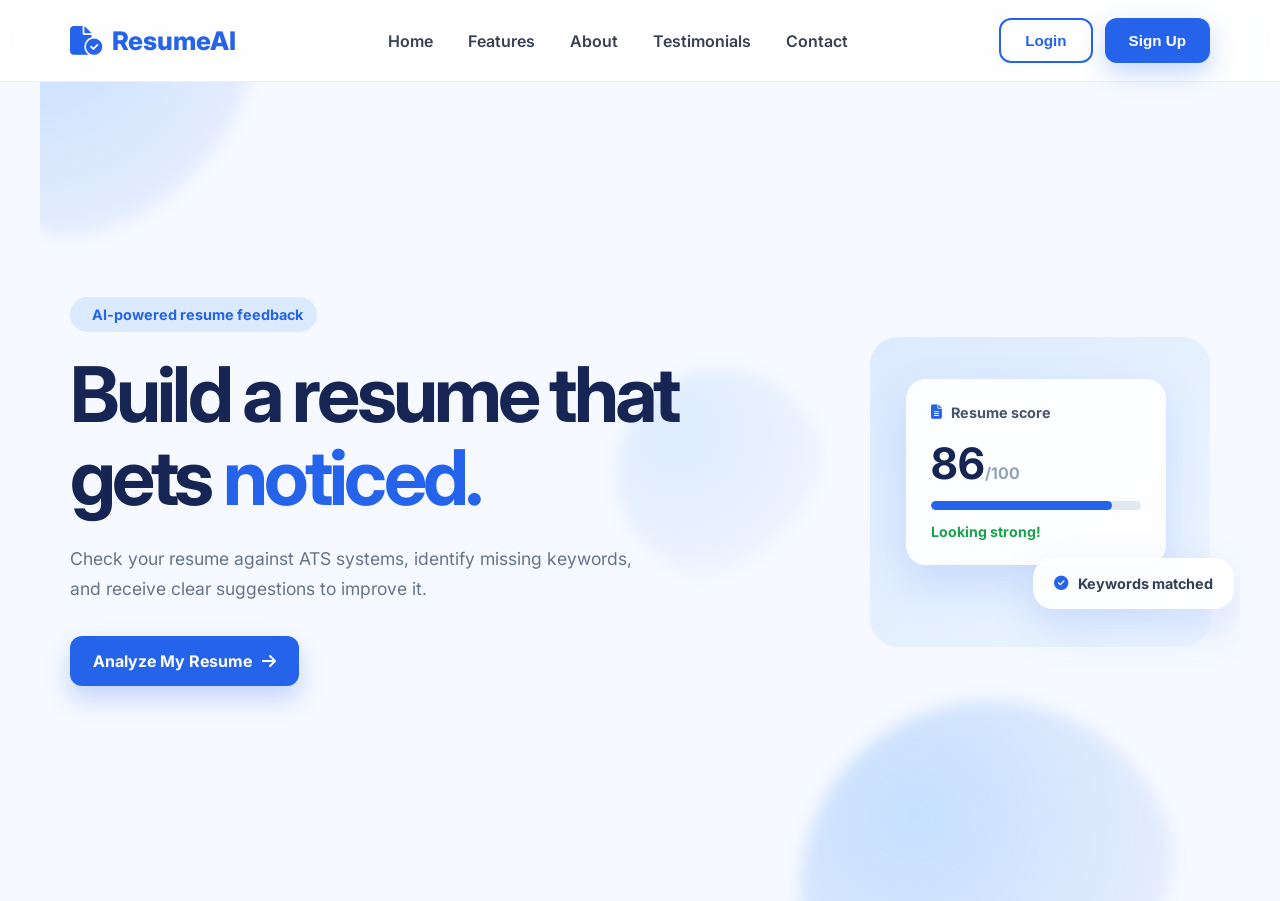
==== index.html @ 7809461b "Add responsive hero section" ====
<!-- index.html -->
<!DOCTYPE html>
<html lang="en">
<head>
    <meta charset="UTF-8" />
    <meta name="viewport" content="width=device-width, initial-scale=1.0" />
    <title>ResumeAI</title>

    <link rel="preconnect" href="https://fonts.googleapis.com">
    <link rel="preconnect" href="https://fonts.gstatic.com" crossorigin>
    <link href="https://fonts.googleapis.com/css2?family=Inter:wght@400;500;600;700;800&display=swap" rel="stylesheet">

    <link rel="stylesheet" href="https://cdnjs.cloudflare.com/ajax/libs/font-awesome/6.6.0/css/all.min.css">

    <link rel="stylesheet" href="style.css">
</head>
<body>

<header class="header">
    <nav class="navbar">

        <a href="#" class="logo">
            <i class="fa-solid fa-file-circle-check"></i>
            <span>ResumeAI</span>
        </a>

        <ul class="nav-links" id="navLinks">
            <li><a href="#">Home</a></li>
            <li><a href="#">Features</a></li>
            <li><a href="#">About</a></li>
            <li><a href="#">Testimonials</a></li>
            <li><a href="#">Contact</a></li>
        </ul>

        <div class="nav-buttons">
            <button class="login-btn">Login</button>
            <button class="signup-btn">Sign Up</button>
        </div>

        <button class="menu-btn" id="menuBtn">
            <i class="fa-solid fa-bars"></i>
        </button>

    </nav>
</header>

<main>
    <section class="hero">
        <div class="hero-background" aria-hidden="true">
            <span class="blob blob-one"></span>
            <span class="blob blob-two"></span>
            <span class="blob blob-three"></span>
        </div>

        <div class="hero-content">
            <p class="hero-label">
                <i class="fa-solid fa-sparkles"></i>
                AI-powered resume feedback
            </p>
            <h1>Build a resume that gets <span>noticed.</span></h1>
            <p class="hero-description">
                Check your resume against ATS systems, identify missing keywords, and receive clear suggestions to improve it.
            </p>
            <a href="#" class="hero-button">
                Analyze My Resume
                <i class="fa-solid fa-arrow-right"></i>
            </a>
        </div>

        <div class="hero-visual" aria-hidden="true">
            <div class="score-card">
                <div class="score-card-header">
                    <i class="fa-solid fa-file-lines"></i>
                    <span>Resume score</span>
                </div>
                <strong>86<span>/100</span></strong>
                <div class="score-bar"><span></span></div>
                <p>Looking strong!</p>
            </div>
            <div class="keyword-card">
                <i class="fa-solid fa-circle-check"></i>
                <span>Keywords matched</span>
            </div>
        </div>
    </section>
</main>

<script src="script.js"></script>

</body>
</html>
---- style.css ----
/* style.css */

*{
    margin:0;
    padding:0;
    box-sizing:border-box;
}

html{
    scroll-behavior:smooth;
}

body{
    font-family:'Inter',sans-serif;
    background:#f6f9ff;
}

.header{
    position:sticky;
    top:0;
    width:100%;
    z-index:1000;
    backdrop-filter:blur(14px);
    background:rgba(255,255,255,0.85);
    border-bottom:1px solid rgba(0,0,0,.06);
}

.navbar{
    max-width:1200px;
    margin:auto;
    padding:18px 30px;
    display:flex;
    align-items:center;
    justify-content:space-between;
}

.logo{
    display:flex;
    align-items:center;
    gap:10px;
    text-decoration:none;
    color:#2563eb;
    font-size:1.6rem;
    font-weight:800;
}

.logo i{
    font-size:1.8rem;
}

.nav-links{
    display:flex;
    list-style:none;
    gap:35px;
}

.nav-links a{
    text-decoration:none;
    color:#374151;
    font-weight:600;
    transition:.3s;
}

.nav-links a:hover{
    color:#2563eb;
}

.nav-buttons{
    display:flex;
    gap:12px;
}

.login-btn,
.signup-btn{
    border:none;
    padding:12px 24px;
    border-radius:12px;
    cursor:pointer;
    font-size:.95rem;
    font-weight:600;
    transition:.3s;
}

.login-btn{
    background:transparent;
    border:2px solid #2563eb;
    color:#2563eb;
}

.login-btn:hover{
    background:#2563eb;
    color:#fff;
}

.signup-btn{
    background:#2563eb;
    color:#fff;
    box-shadow:0 10px 25px rgba(37,99,235,.25);
}

.signup-btn:hover{
    background:#1d4ed8;
    transform:translateY(-2px);
}

.menu-btn{
    display:none;
    border:none;
    background:none;
    font-size:1.6rem;
    cursor:pointer;
    color:#2563eb;
}

.hero{
    position:relative;
    isolation:isolate;
    overflow:hidden;
    max-width:1200px;
    min-height:calc(100vh - 81px);
    margin:auto;
    padding:90px 30px;
    display:flex;
    align-items:center;
    justify-content:space-between;
    gap:70px;
}

.hero-background{
    position:absolute;
    inset:0;
    z-index:-1;
    overflow:hidden;
    pointer-events:none;
}

.blob{
    position:absolute;
    width:320px;
    aspect-ratio:1;
    border-radius:50%;
    background:radial-gradient(circle at 30% 30%, rgba(147,197,253,.7), rgba(37,99,235,.12) 68%, transparent 72%);
    filter:blur(8px);
    opacity:.7;
    animation:float-blob 16s ease-in-out infinite alternate;
}

.blob-one{
    top:-160px;
    left:-100px;
}

.blob-two{
    right:5%;
    bottom:-180px;
    width:380px;
    animation-delay:-6s;
}

.blob-three{
    top:35%;
    left:48%;
    width:210px;
    opacity:.35;
    animation-delay:-11s;
}

@keyframes float-blob{
    from{
        transform:translate3d(0, 0, 0) scale(1);
    }

    to{
        transform:translate3d(35px, 24px, 0) scale(1.12);
    }
}

.hero-content{
    max-width:620px;
}

.hero-label{
    display:inline-flex;
    align-items:center;
    gap:8px;
    margin-bottom:22px;
    padding:9px 14px;
    border-radius:999px;
    background:#dbeafe;
    color:#2563eb;
    font-size:.9rem;
    font-weight:700;
}

.hero h1{
    color:#172554;
    font-size:clamp(2.8rem, 6vw, 4.8rem);
    line-height:1.08;
    letter-spacing:-.05em;
}

.hero h1 span{
    color:#2563eb;
}

.hero-description{
    max-width:570px;
    margin:24px 0 32px;
    color:#64748b;
    font-size:1.1rem;
    line-height:1.7;
}

.hero-button{
    display:inline-flex;
    align-items:center;
    gap:10px;
    padding:15px 23px;
    border-radius:12px;
    background:#2563eb;
    color:#fff;
    box-shadow:0 12px 25px rgba(37,99,235,.25);
    font-weight:700;
    text-decoration:none;
    transition:.3s;
}

.hero-button:hover{
    background:#1d4ed8;
    transform:translateY(-2px);
}

.hero-visual{
    position:relative;
    min-width:340px;
    min-height:310px;
    border-radius:28px;
    background:linear-gradient(135deg, #dbeafe, #eff6ff);
}

.score-card,
.keyword-card{
    position:absolute;
    border:1px solid rgba(255,255,255,.8);
    border-radius:20px;
    background:rgba(255,255,255,.92);
    box-shadow:0 18px 45px rgba(37,99,235,.16);
}

.score-card{
    top:42px;
    left:36px;
    width:260px;
    padding:24px;
}

.score-card-header{
    display:flex;
    align-items:center;
    gap:9px;
    color:#475569;
    font-size:.9rem;
    font-weight:700;
}

.score-card-header i,
.keyword-card i{
    color:#2563eb;
}

.score-card strong{
    display:block;
    margin:16px 0 12px;
    color:#172554;
    font-size:2.7rem;
}

.score-card strong span{
    color:#94a3b8;
    font-size:1rem;
}

.score-bar{
    height:9px;
    overflow:hidden;
    border-radius:99px;
    background:#e2e8f0;
}

.score-bar span{
    display:block;
    width:86%;
    height:100%;
    border-radius:inherit;
    background:#2563eb;
}

.score-card p{
    margin-top:13px;
    color:#16a34a;
    font-size:.88rem;
    font-weight:700;
}

.keyword-card{
    right:-24px;
    bottom:38px;
    display:flex;
    align-items:center;
    gap:10px;
    padding:16px 20px;
    color:#334155;
    font-size:.9rem;
    font-weight:700;
}

@media(prefers-reduced-motion:reduce){

    .blob{
        animation:none;
    }
}

@media(max-width:900px){

    .hero{
        min-height:auto;
        padding:70px 30px;
        flex-direction:column;
        align-items:flex-start;
    }

    .hero-visual{
        width:100%;
    }

    .menu-btn{
        display:block;
    }

    .nav-buttons{
        display:none;
    }

    .nav-links{
        position:absolute;
        top:100%;
        left:0;
        width:100%;
        background:#fff;
        flex-direction:column;
        gap:25px;
        text-align:center;
        padding:30px;
        display:none;
        box-shadow:0 15px 30px rgba(0,0,0,.08);
    }

    .nav-links.active{
        display:flex;
    }
}

@media(max-width:480px){

    .navbar,
    .hero{
        padding-left:20px;
        padding-right:20px;
    }

    .hero-visual{
        min-width:0;
        min-height:275px;
    }

    .score-card{
        left:20px;
    }

    .keyword-card{
        right:10px;
        bottom:24px;
    }
}
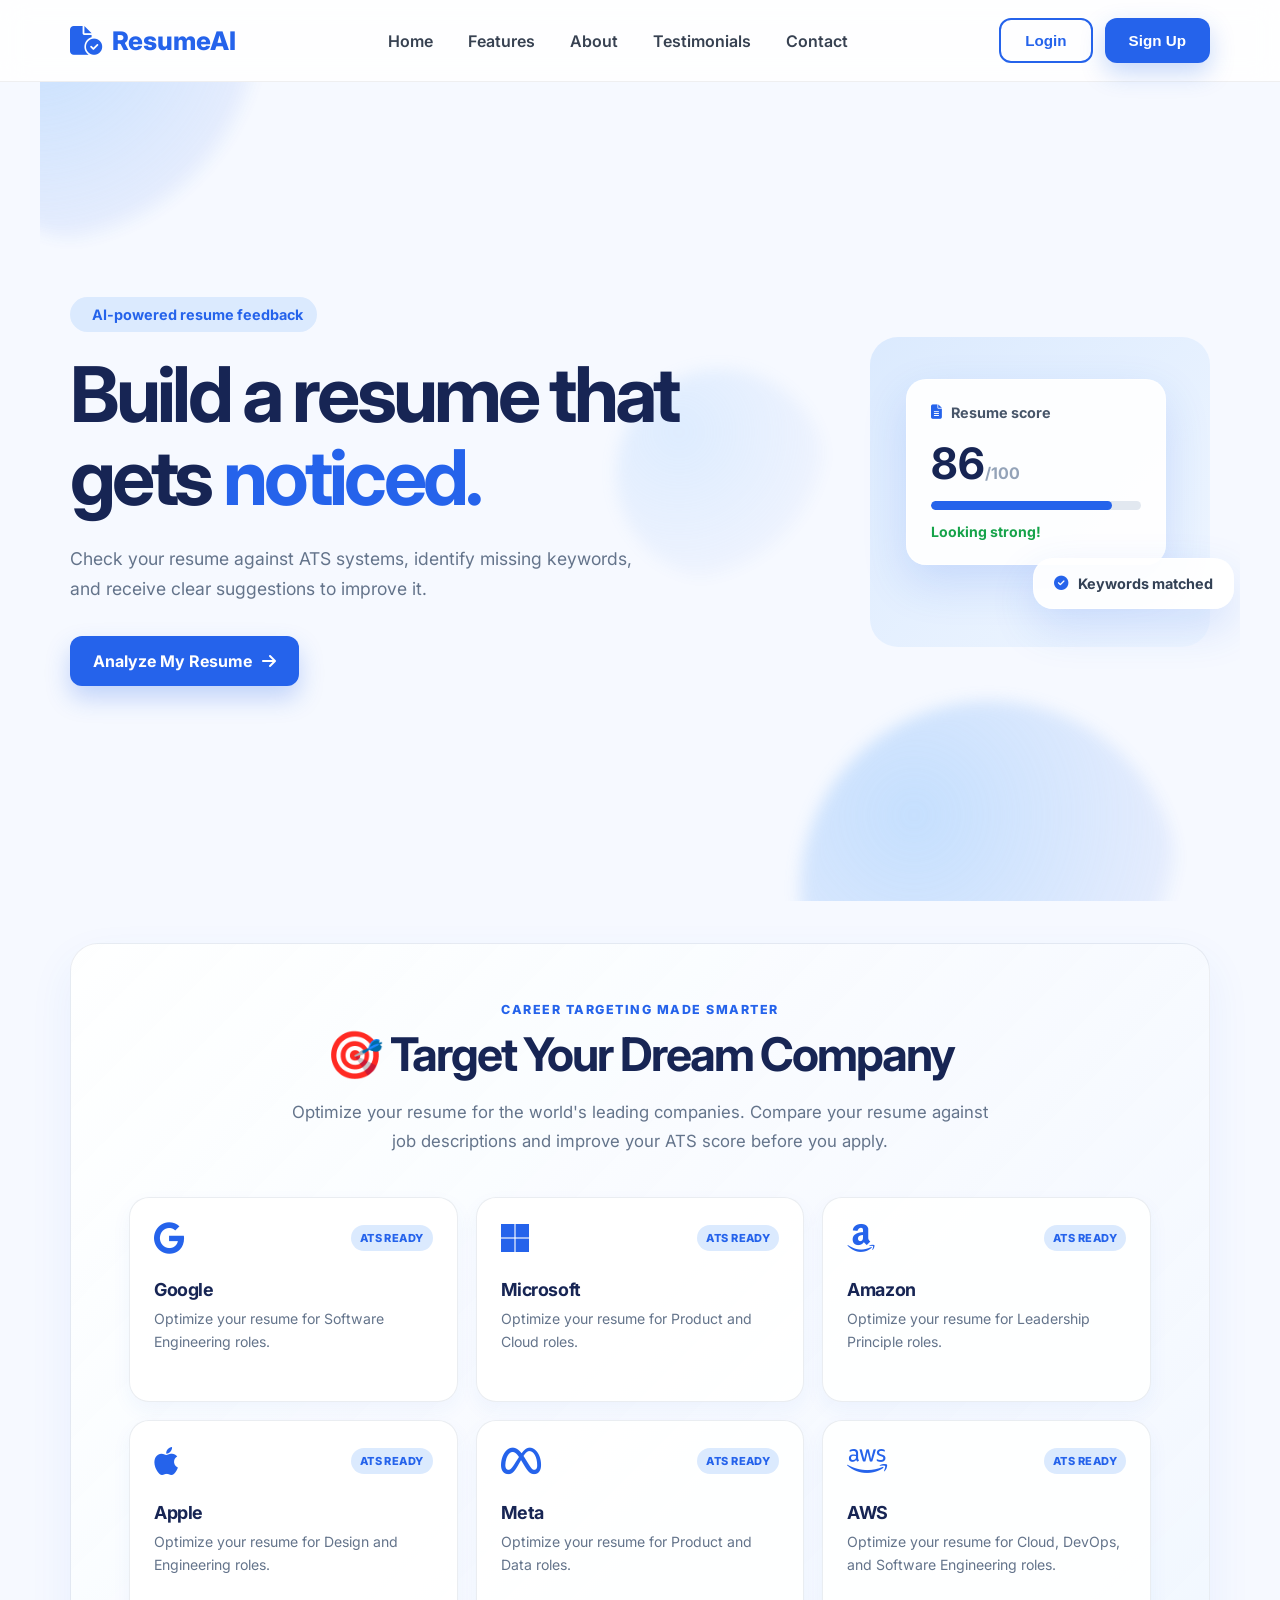
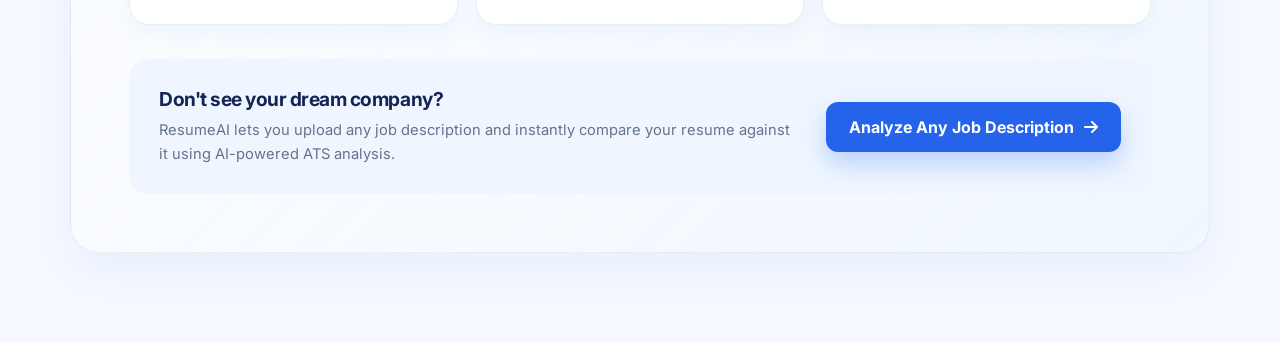
==== commit 65692057: "Added Target Your Dream Company section" ====
--- a/index.html
+++ b/index.html
@@ -83,6 +83,85 @@
             </div>
         </div>
     </section>
+
+   <section class="dream-company" aria-labelledby="dream-company-title">
+    <div class="dream-company-content">
+        <div class="dream-company-heading">
+            <p class="dream-company-label">Career targeting made smarter</p>
+            <h2 id="dream-company-title">🎯 Target Your Dream Company</h2>
+            <p>
+                Optimize your resume for the world's leading companies. Compare your resume against job descriptions and improve your ATS score before you apply.
+            </p>
+        </div>
+
+        <ul class="company-grid" role="list">
+            <li class="company-card">
+                <div class="company-card-top">
+                    <i class="fa-brands fa-google company-logo" aria-hidden="true"></i>
+                    <span class="ats-badge">ATS Ready</span>
+                </div>
+                <h3>Google</h3>
+                <p>Optimize your resume for Software Engineering roles.</p>
+            </li>
+
+            <li class="company-card">
+                <div class="company-card-top">
+                    <i class="fa-brands fa-microsoft company-logo" aria-hidden="true"></i>
+                    <span class="ats-badge">ATS Ready</span>
+                </div>
+                <h3>Microsoft</h3>
+                <p>Optimize your resume for Product and Cloud roles.</p>
+            </li>
+
+            <li class="company-card">
+                <div class="company-card-top">
+                    <i class="fa-brands fa-amazon company-logo" aria-hidden="true"></i>
+                    <span class="ats-badge">ATS Ready</span>
+                </div>
+                <h3>Amazon</h3>
+                <p>Optimize your resume for Leadership Principle roles.</p>
+            </li>
+
+            <li class="company-card">
+                <div class="company-card-top">
+                    <i class="fa-brands fa-apple company-logo" aria-hidden="true"></i>
+                    <span class="ats-badge">ATS Ready</span>
+                </div>
+                <h3>Apple</h3>
+                <p>Optimize your resume for Design and Engineering roles.</p>
+            </li>
+
+            <li class="company-card">
+                <div class="company-card-top">
+                    <i class="fa-brands fa-meta company-logo" aria-hidden="true"></i>
+                    <span class="ats-badge">ATS Ready</span>
+                </div>
+                <h3>Meta</h3>
+                <p>Optimize your resume for Product and Data roles.</p>
+            </li>
+
+            <li class="company-card">
+                <div class="company-card-top">
+                    <i class="fa-brands fa-aws company-logo" aria-hidden="true"></i>
+                    <span class="ats-badge">ATS Ready</span>
+                </div>
+                <h3>AWS</h3>
+                <p>Optimize your resume for Cloud, DevOps, and Software Engineering roles.</p>
+            </li>
+        </ul>
+
+        <div class="dream-company-callout">
+            <div>
+                <h3>Don't see your dream company?</h3>
+                <p>ResumeAI lets you upload any job description and instantly compare your resume against it using AI-powered ATS analysis.</p>
+            </div>
+            <a href="#" class="hero-button">
+                Analyze Any Job Description
+                <i class="fa-solid fa-arrow-right" aria-hidden="true"></i>
+            </a>
+        </div>
+    </div>
+</section>
 </main>
 
 <script src="script.js"></script>
--- a/style.css
+++ b/style.css
@@ -261,6 +261,197 @@
     color:#475569;
     font-size:.9rem;
     font-weight:700;
+}
+.dream-company{
+    max-width:1200px;
+    margin:0 auto;
+    padding:42px 30px 90px;
+}
+
+.dream-company-content{
+    padding:clamp(32px, 5vw, 58px);
+    border:1px solid rgba(148,163,184,.18);
+    border-radius:28px;
+    background:linear-gradient(135deg, rgba(255,255,255,.9), rgba(239,246,255,.78));
+    box-shadow:0 18px 45px rgba(37,99,235,.07);
+}
+
+.dream-company-heading{
+    max-width:710px;
+    margin:0 auto 42px;
+    text-align:center;
+}
+
+.dream-company-label{
+    margin-bottom:12px;
+    color:#2563eb;
+    font-size:.78rem;
+    font-weight:800;
+    letter-spacing:.12em;
+    text-transform:uppercase;
+}
+
+.dream-company-heading h2{
+    color:#172554;
+    font-size:clamp(2rem, 4vw, 2.9rem);
+    letter-spacing:-.045em;
+    line-height:1.12;
+}
+
+.dream-company-heading > p:last-child{
+    margin:17px auto 0;
+    color:#64748b;
+    font-size:1.05rem;
+    line-height:1.7;
+}
+
+.company-grid{
+    display:grid;
+    grid-template-columns:repeat(3, minmax(0, 1fr));
+    gap:18px;
+    list-style:none;
+}
+
+.company-card{
+    min-height:205px;
+    padding:24px;
+    border:1px solid rgba(148,163,184,.2);
+    border-radius:20px;
+    background:rgba(255,255,255,.88);
+    box-shadow:0 8px 20px rgba(37,99,235,.05);
+    transition:transform .3s ease, box-shadow .3s ease, border-color .3s ease;
+}
+
+.company-card:hover{
+    border-color:rgba(37,99,235,.28);
+    box-shadow:0 18px 35px rgba(37,99,235,.15);
+    transform:translateY(-6px);
+}
+
+.company-card-top{
+    display:flex;
+    align-items:center;
+    justify-content:space-between;
+    margin-bottom:25px;
+}
+
+.company-logo{
+    color:#2563eb;
+    font-size:2rem;
+    transition:transform .3s ease;
+}
+
+.company-card:hover .company-logo{
+    transform:scale(1.12);
+}
+
+.ats-badge{
+    padding:6px 9px;
+    border-radius:999px;
+    background:#dbeafe;
+    color:#2563eb;
+    font-size:.69rem;
+    font-weight:800;
+    letter-spacing:.04em;
+    text-transform:uppercase;
+}
+
+.company-card h3{
+    margin-bottom:8px;
+    color:#172554;
+    font-size:1.12rem;
+    letter-spacing:-.025em;
+}
+
+.company-card p{
+    color:#64748b;
+    font-size:.88rem;
+    line-height:1.6;
+}
+
+.dream-company-callout{
+    display:flex;
+    align-items:center;
+    justify-content:space-between;
+    gap:28px;
+    margin-top:34px;
+    padding:28px 30px;
+    border-radius:20px;
+    background:#eff6ff;
+}
+
+.dream-company-callout h3{
+    margin-bottom:8px;
+    color:#172554;
+    font-size:1.2rem;
+    letter-spacing:-.025em;
+}
+
+.dream-company-callout p{
+    max-width:650px;
+    color:#64748b;
+    font-size:.92rem;
+    line-height:1.6;
+}
+
+.dream-company-callout .hero-button{
+    flex-shrink:0;
+    white-space:nowrap;
+}
+
+@media(max-width:900px){
+    .company-grid{
+        grid-template-columns:repeat(2, minmax(0, 1fr));
+    }
+
+    .dream-company-callout{
+        align-items:flex-start;
+        flex-direction:column;
+    }
+}
+
+@media(max-width:600px){
+    .dream-company{
+        padding:18px 20px 58px;
+    }
+
+    .dream-company-content{
+        padding:30px 20px;
+        border-radius:22px;
+    }
+
+    .dream-company-heading{
+        margin-bottom:30px;
+    }
+
+    .company-grid{
+        grid-template-columns:1fr;
+    }
+
+    .company-card{
+        min-height:0;
+    }
+
+    .dream-company-callout{
+        padding:24px 20px;
+    }
+
+    .dream-company-callout .hero-button{
+        width:100%;
+        justify-content:center;
+    }
+}
+
+.sr-only{
+    position:absolute;
+    width:1px;
+    height:1px;
+    padding:0;
+    margin:-1px;
+    overflow:hidden;
+    clip:rect(0, 0, 0, 0);
+    white-space:nowrap;
+    border:0;
 }
 
 .score-card-header i,
@@ -382,4 +573,23 @@
         right:10px;
         bottom:24px;
     }
-}
+
+    .trusted-by{
+        padding:0 20px 58px;
+    }
+
+    .trusted-by-content{
+        padding:28px 20px;
+        border-radius:20px;
+    }
+
+    .trusted-by-list{
+        justify-content:flex-start;
+        gap:18px 28px;
+    }
+
+    .trusted-by-company{
+        min-width:116px;
+        font-size:1rem;
+    }
+}
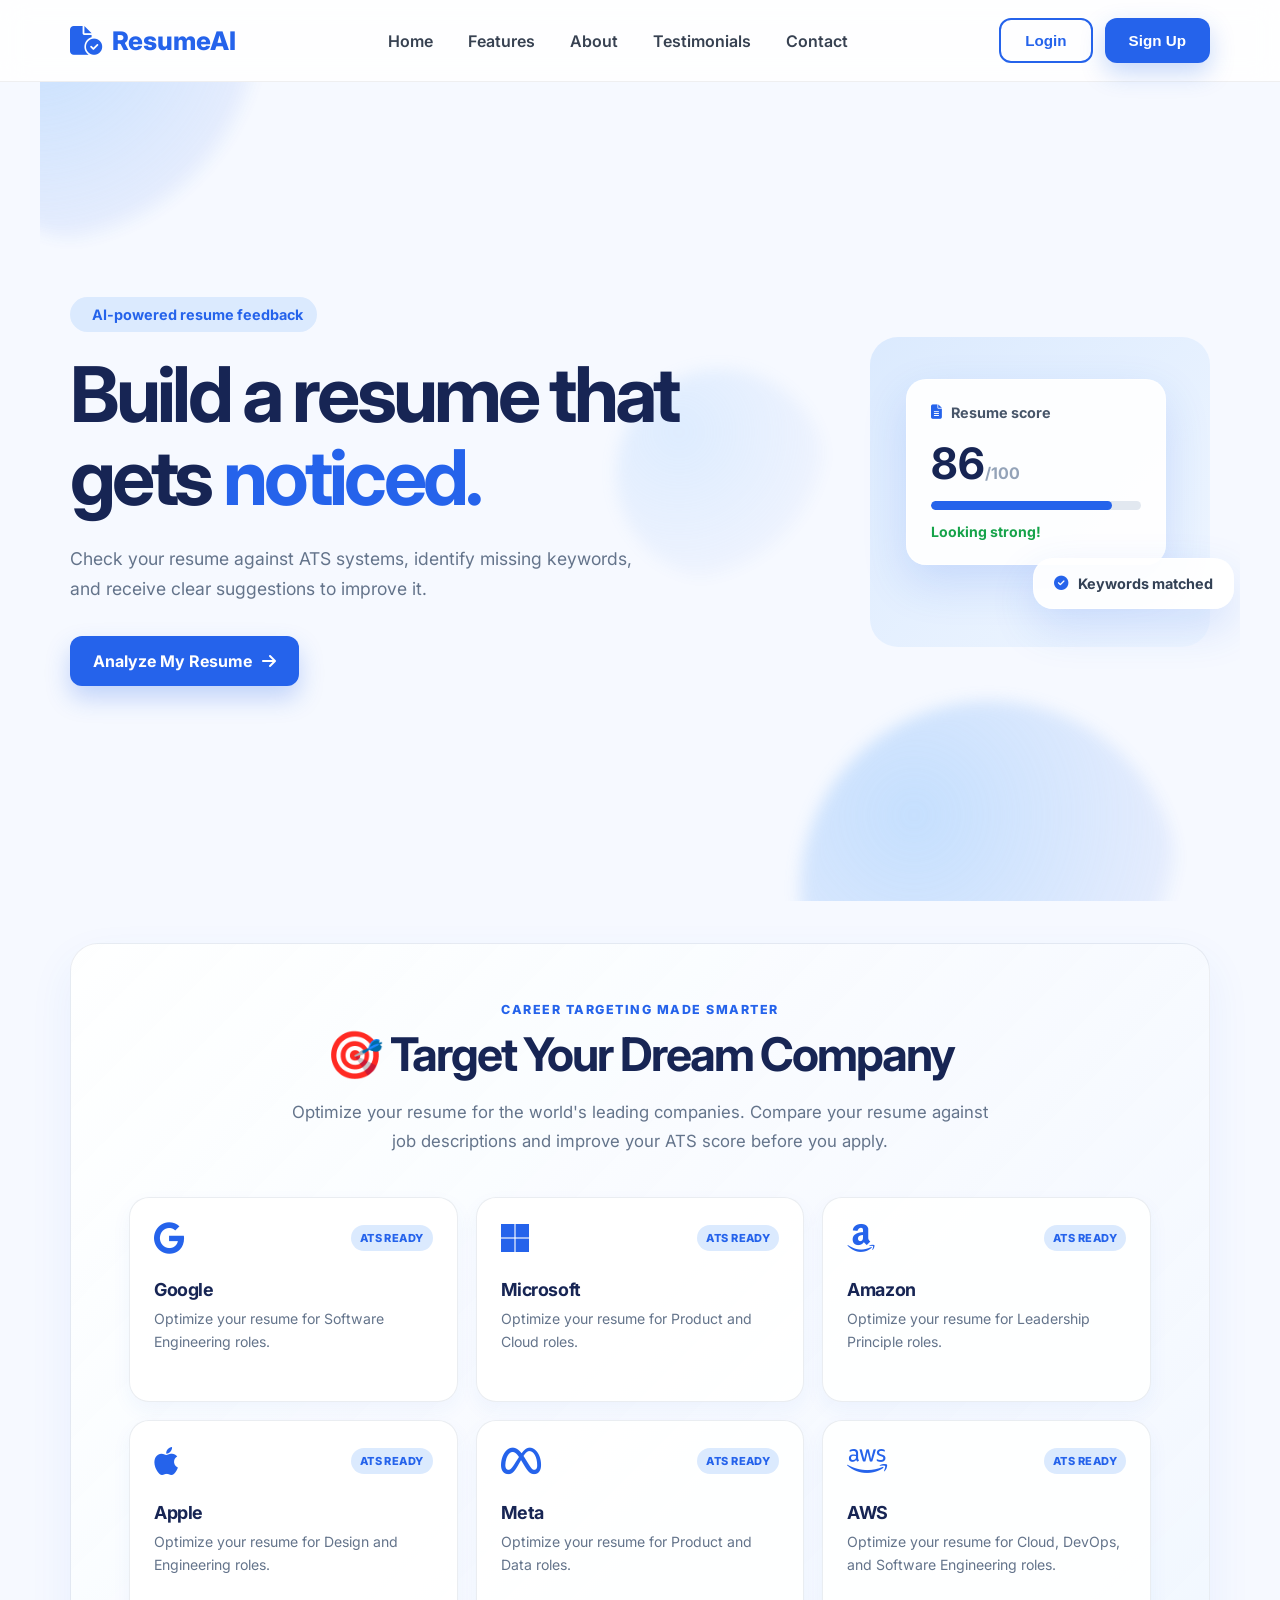
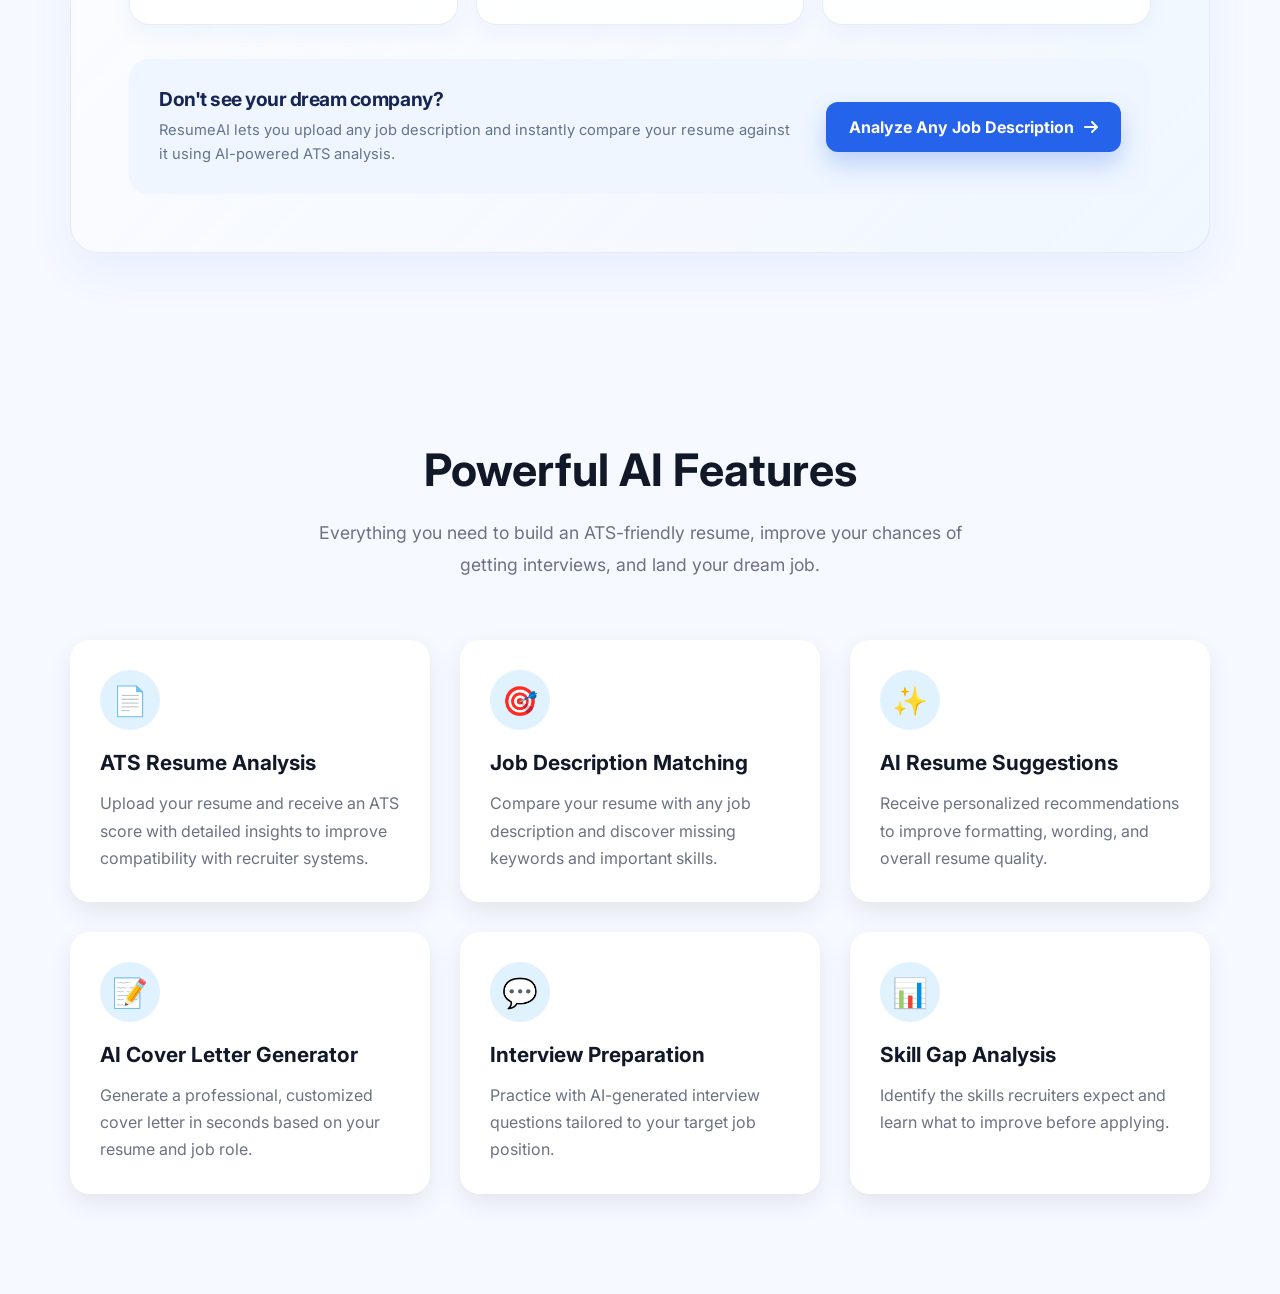
==== commit 87153d7f: "Complete responsive features section" ====
--- a/index.html
+++ b/index.html
@@ -162,6 +162,90 @@
         </div>
     </div>
 </section>
+<!-- Features Section -->
+<section class="features" id="features">
+
+    <div class="features-container">
+
+        <!-- Section Heading -->
+        <div class="features-heading">
+            <h2>Powerful AI Features</h2>
+            <p>
+                Everything you need to build an ATS-friendly resume,
+                improve your chances of getting interviews, and land
+                your dream job.
+            </p>
+        </div>
+
+        <!-- Features Grid -->
+        <div class="features-grid">
+
+            <!-- Feature Card 1 -->
+            <div class="feature-card">
+                <div class="feature-icon">📄</div>
+                <h3>ATS Resume Analysis</h3>
+                <p>
+                    Upload your resume and receive an ATS score with
+                    detailed insights to improve compatibility with
+                    recruiter systems.
+                </p>
+            </div>
+
+            <!-- Feature Card 2 -->
+            <div class="feature-card">
+                <div class="feature-icon">🎯</div>
+                <h3>Job Description Matching</h3>
+                <p>
+                    Compare your resume with any job description and
+                    discover missing keywords and important skills.
+                </p>
+            </div>
+
+            <!-- Feature Card 3 -->
+            <div class="feature-card">
+                <div class="feature-icon">✨</div>
+                <h3>AI Resume Suggestions</h3>
+                <p>
+                    Receive personalized recommendations to improve
+                    formatting, wording, and overall resume quality.
+                </p>
+            </div>
+
+            <!-- Feature Card 4 -->
+            <div class="feature-card">
+                <div class="feature-icon">📝</div>
+                <h3>AI Cover Letter Generator</h3>
+                <p>
+                    Generate a professional, customized cover letter
+                    in seconds based on your resume and job role.
+                </p>
+            </div>
+
+            <!-- Feature Card 5 -->
+            <div class="feature-card">
+                <div class="feature-icon">💬</div>
+                <h3>Interview Preparation</h3>
+                <p>
+                    Practice with AI-generated interview questions
+                    tailored to your target job position.
+                </p>
+            </div>
+
+            <!-- Feature Card 6 -->
+            <div class="feature-card">
+                <div class="feature-icon">📊</div>
+                <h3>Skill Gap Analysis</h3>
+                <p>
+                    Identify the skills recruiters expect and learn
+                    what to improve before applying.
+                </p>
+            </div>
+
+        </div>
+
+    </div>
+
+</section>
 </main>
 
 <script src="script.js"></script>
--- a/style.css
+++ b/style.css
@@ -592,4 +592,129 @@
         min-width:116px;
         font-size:1rem;
     }
-}
+   }   /* ===========================
+   Features Section
+=========================== */
+
+.features{
+    max-width: 1200px;
+    margin: 0 auto;
+    padding: 100px 30px;
+}
+
+.features-container{
+    width: 100%;
+}
+.features-heading{
+    text-align: center;
+    max-width: 700px;
+    margin: 0 auto 60px;
+}
+
+.features-heading h2{
+    font-size: 2.8rem;
+    color: #111827;
+    margin-bottom: 20px;
+    font-weight: 700;
+}
+
+.features-heading p{
+    font-size: 1.1rem;
+    color: #6b7280;
+    line-height: 1.8;
+}
+.features-grid{
+    display: grid;
+    grid-template-columns: repeat(3, 1fr);
+    gap: 30px;
+}
+.feature-card{
+    background: #ffffff;
+    padding: 30px;
+    border-radius: 20px;
+    box-shadow: 0 10px 25px rgba(0, 0, 0, 0.08);
+    transition: all 0.3s ease;
+}
+.feature-icon{
+    width: 60px;
+    height: 60px;
+    background: #e0f2fe;
+    color: #2563eb;
+    border-radius: 50%;
+    display: flex;
+    justify-content: center;
+    align-items: center;
+    font-size: 1.8rem;
+    margin-bottom: 20px;
+}
+.feature-card h3{
+    font-size: 1.3rem;
+    color: #111827;
+    margin-bottom: 15px;
+}
+.feature-card p{
+    color: #6b7280;
+    line-height: 1.7;
+    font-size: 1rem;
+}
+.feature-card:hover{
+    transform: translateY(-10px);
+    box-shadow: 0 18px 40px rgba(0,0,0,0.12);
+} 
+/* ==========================================
+   Responsive Design
+========================================== */
+
+/* Laptop */
+@media (max-width:1200px){
+
+}
+/* Tablet */
+@media (max-width:992px){
+
+    .features-grid{
+        grid-template-columns: repeat(2, 1fr);
+    }
+
+}
+
+    /* Mobile */
+@media (max-width:768px){
+
+    .features{
+        padding:70px 20px;
+    }
+
+    .features-grid{
+        grid-template-columns:1fr;
+    }
+
+    .feature-card{
+        padding:24px;
+    }
+
+    .features-heading h2{
+        font-size:2.2rem;
+    }
+
+    .features-heading p{
+        font-size:1rem;
+    }
+
+}
+/* Small Phones */
+@media (max-width:480px){
+
+    .features{
+        padding:60px 16px;
+    }
+
+    .features-heading h2{
+        font-size:1.9rem;
+    }
+
+}
+
+
+
+
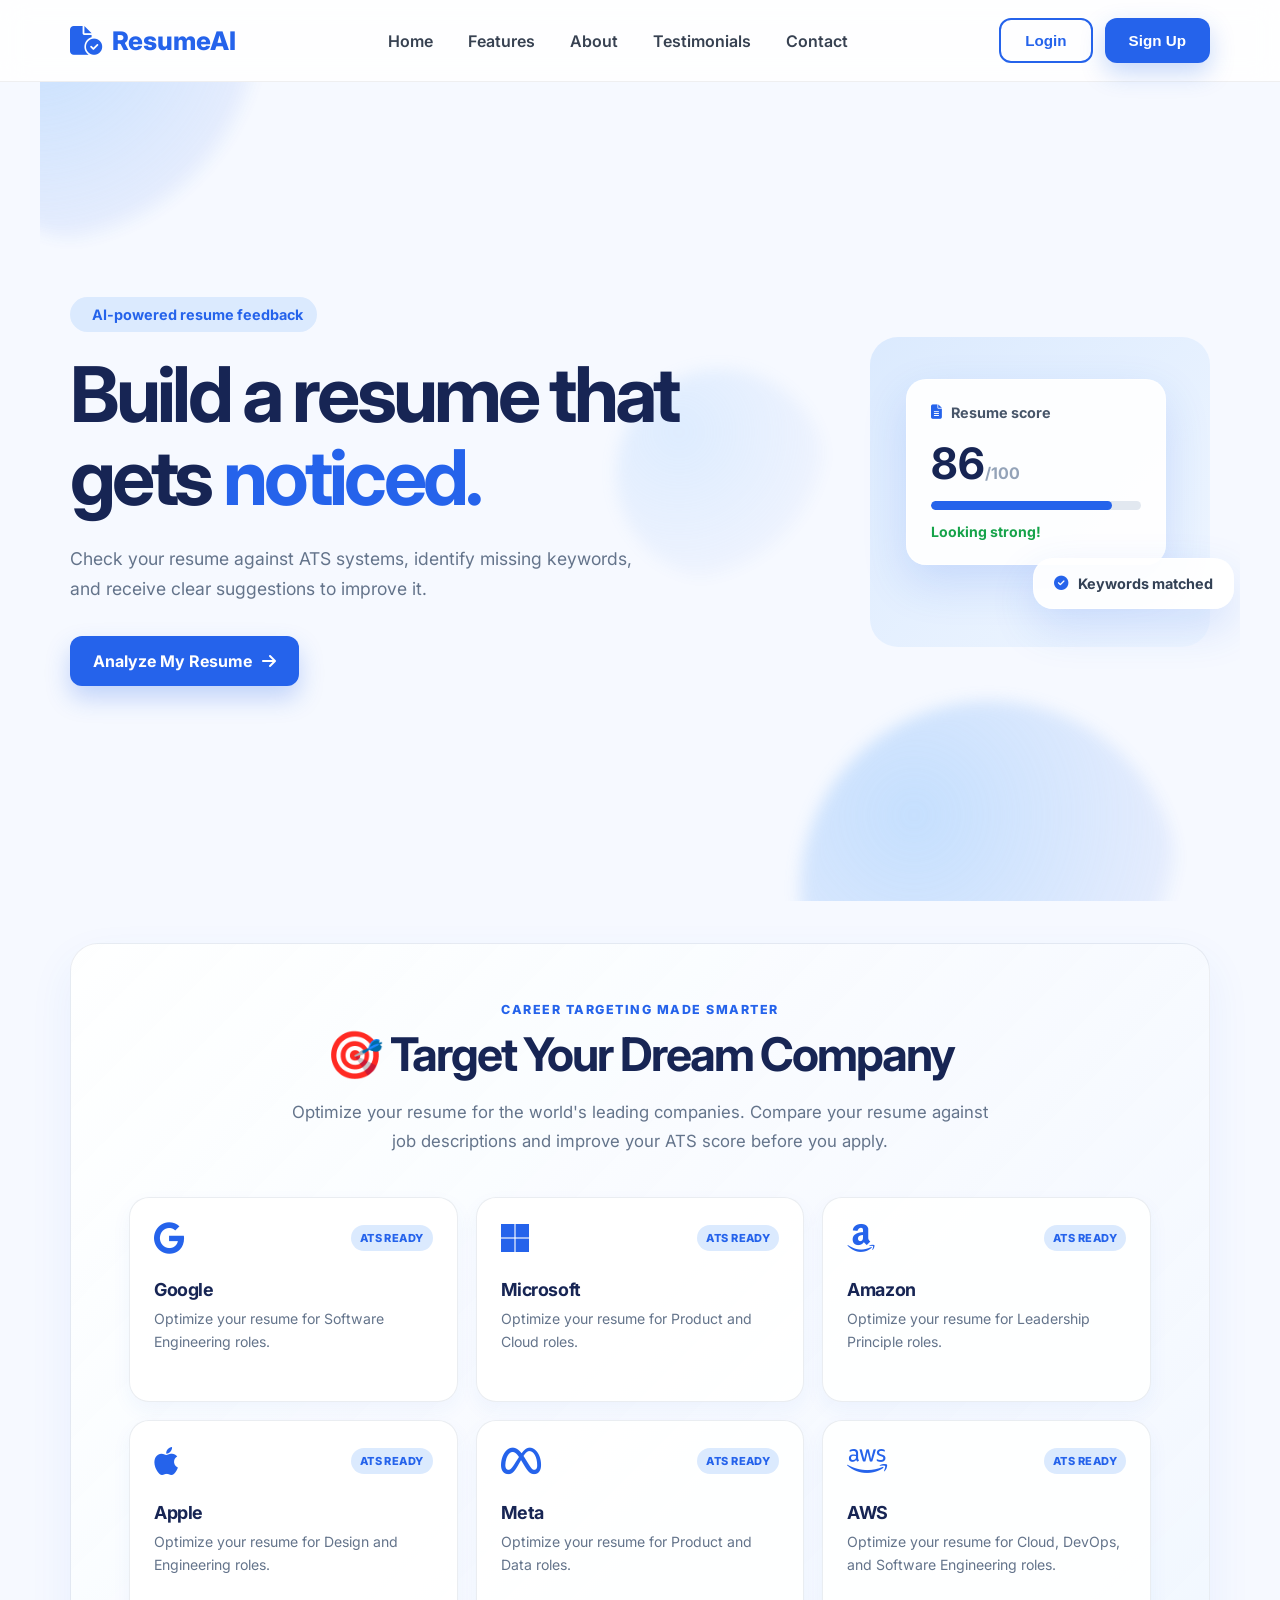
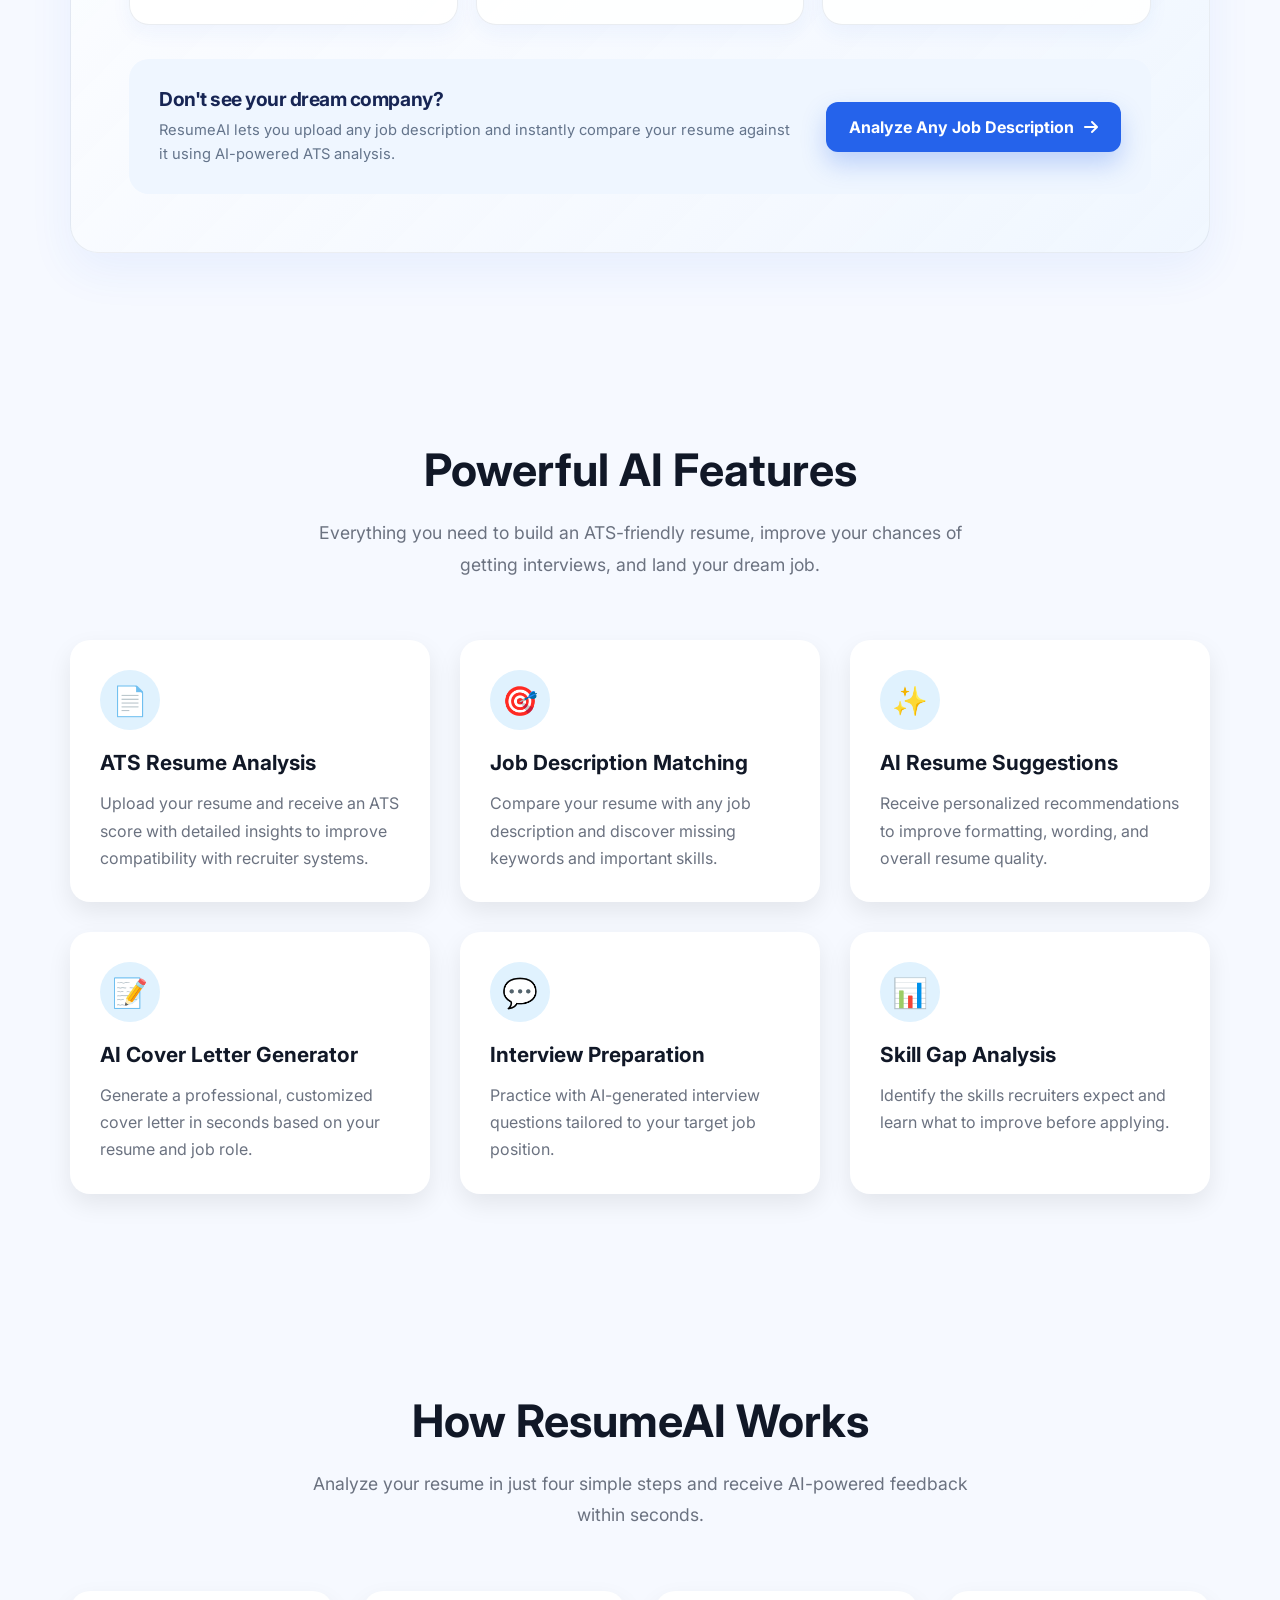
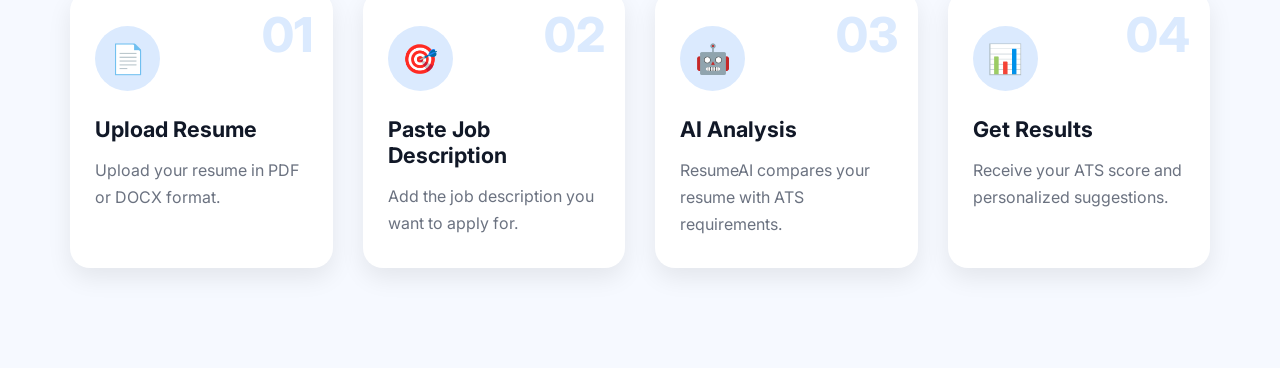
==== commit 332be189: "Complete Features section with responsive design" ====
--- a/index.html
+++ b/index.html
@@ -246,6 +246,70 @@
     </div>
 
 </section>
+<!-- ===========================
+     How It Works Section
+=========================== -->
+<section class="how-it-works" id="how-it-works">
+
+    <div class="how-container">
+
+        <!-- Section Heading -->
+        <div class="how-heading">
+            <h2>How ResumeAI Works</h2>
+            <p>
+                Analyze your resume in just four simple steps and
+                receive AI-powered feedback within seconds.
+            </p>
+        </div>
+
+        <!-- Steps -->
+        <div class="steps-grid">
+
+            <!-- Step 1 -->
+            <div class="step-card">
+                <div class="step-number">01</div>
+                <div class="step-icon">📄</div>
+                <h3>Upload Resume</h3>
+                <p>
+                    Upload your resume in PDF or DOCX format.
+                </p>
+            </div>
+
+            <!-- Step 2 -->
+            <div class="step-card">
+                <div class="step-number">02</div>
+                <div class="step-icon">🎯</div>
+                <h3>Paste Job Description</h3>
+                <p>
+                    Add the job description you want to apply for.
+                </p>
+            </div>
+
+            <!-- Step 3 -->
+            <div class="step-card">
+                <div class="step-number">03</div>
+                <div class="step-icon">🤖</div>
+                <h3>AI Analysis</h3>
+                <p>
+                    ResumeAI compares your resume with ATS requirements.
+                </p>
+            </div>
+
+            <!-- Step 4 -->
+            <div class="step-card">
+                <div class="step-number">04</div>
+                <div class="step-icon">📊</div>
+                <h3>Get Results</h3>
+                <p>
+                    Receive your ATS score and personalized suggestions.
+                </p>
+            </div>
+
+        </div>
+
+    </div>
+
+</section>
 </main>
 
 <script src="script.js"></script>
--- a/style.css
+++ b/style.css
@@ -661,6 +661,96 @@
     transform: translateY(-10px);
     box-shadow: 0 18px 40px rgba(0,0,0,0.12);
 } 
+/* ===========================
+   How It Works Section
+=========================== */
+
+.how-it-works{
+    max-width:1200px;
+    margin:0 auto;
+    padding:100px 30px;
+}
+
+.how-container{
+    width:100%;
+}
+
+.how-heading{
+    text-align:center;
+    max-width:700px;
+    margin:0 auto 60px;
+}
+
+.how-heading h2{
+    font-size:2.8rem;
+    color:#111827;
+    margin-bottom:20px;
+    font-weight:700;
+}
+
+.how-heading p{
+    font-size:1.1rem;
+    color:#6b7280;
+    line-height:1.8;
+}
+
+.steps-grid{
+    display:grid;
+    grid-template-columns:repeat(4,1fr);
+    gap:30px;
+}
+
+.step-card{
+    position:relative;
+    background:#ffffff;
+    padding:35px 25px 30px;
+    border-radius:20px;
+    box-shadow:0 10px 25px rgba(0,0,0,.08);
+    transition:all .3s ease;
+    overflow:hidden;
+}
+
+.step-card:hover{
+    transform:translateY(-10px);
+    box-shadow:0 18px 40px rgba(0,0,0,.12);
+}
+
+.step-number{
+    position:absolute;
+    top:20px;
+    right:20px;
+    font-size:3rem;
+    font-weight:800;
+    color:#dbeafe;
+    line-height:1;
+}
+
+.step-icon{
+    width:65px;
+    height:65px;
+    border-radius:50%;
+    background:#dbeafe;
+    color:#2563eb;
+
+    display:flex;
+    justify-content:center;
+    align-items:center;
+
+    font-size:1.8rem;
+    margin-bottom:25px;
+}
+
+.step-card h3{
+    font-size:1.35rem;
+    color:#111827;
+    margin-bottom:15px;
+}
+
+.step-card p{
+    color:#6b7280;
+    line-height:1.7;
+    font-size:1rem;
+}
 /* ==========================================
    Responsive Design
 ========================================== */
@@ -675,6 +765,13 @@
     .features-grid{
         grid-template-columns: repeat(2, 1fr);
     }
+    .how-it-works{
+    padding:80px 30px;
+}
+
+.steps-grid{
+    grid-template-columns:repeat(2,1fr);
+}
 
 }
 
@@ -700,6 +797,24 @@
     .features-heading p{
         font-size:1rem;
     }
+    /* How It Works */
+
+    .how-it-works{
+        padding:70px 20px;
+    }
+
+    .how-heading h2{
+        font-size:2.2rem;
+    }
+
+    .how-heading p{
+        font-size:1rem;
+    }
+
+    .steps-grid{
+        grid-template-columns:1fr;
+    }
+
 
 }
 /* Small Phones */
@@ -711,10 +826,19 @@
 
     .features-heading h2{
         font-size:1.9rem;
-    }
-
-}
-
-
-
-
+    } 
+    /* How It Works */
+
+    .how-it-works{
+        padding:60px 16px;
+    }
+
+    .how-heading h2{
+        font-size:1.9rem;
+    }
+
+}
+
+
+
+
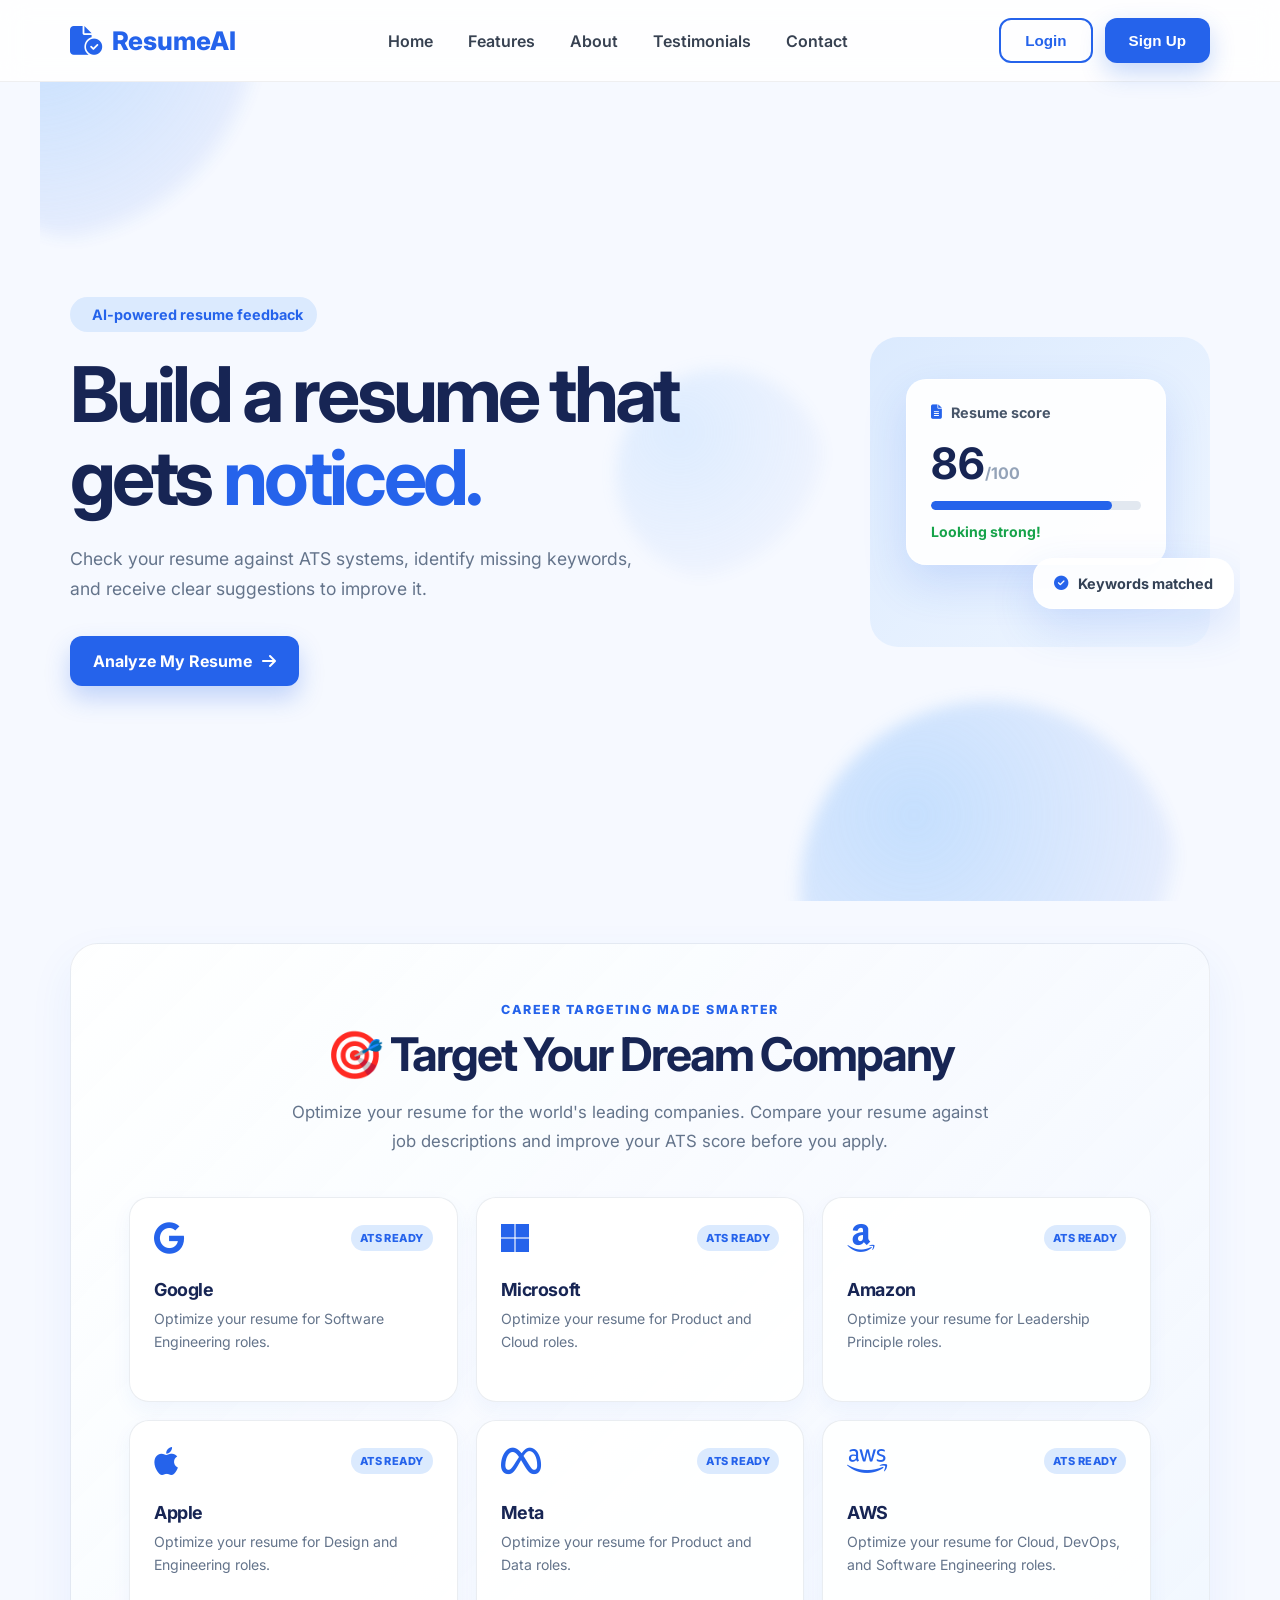
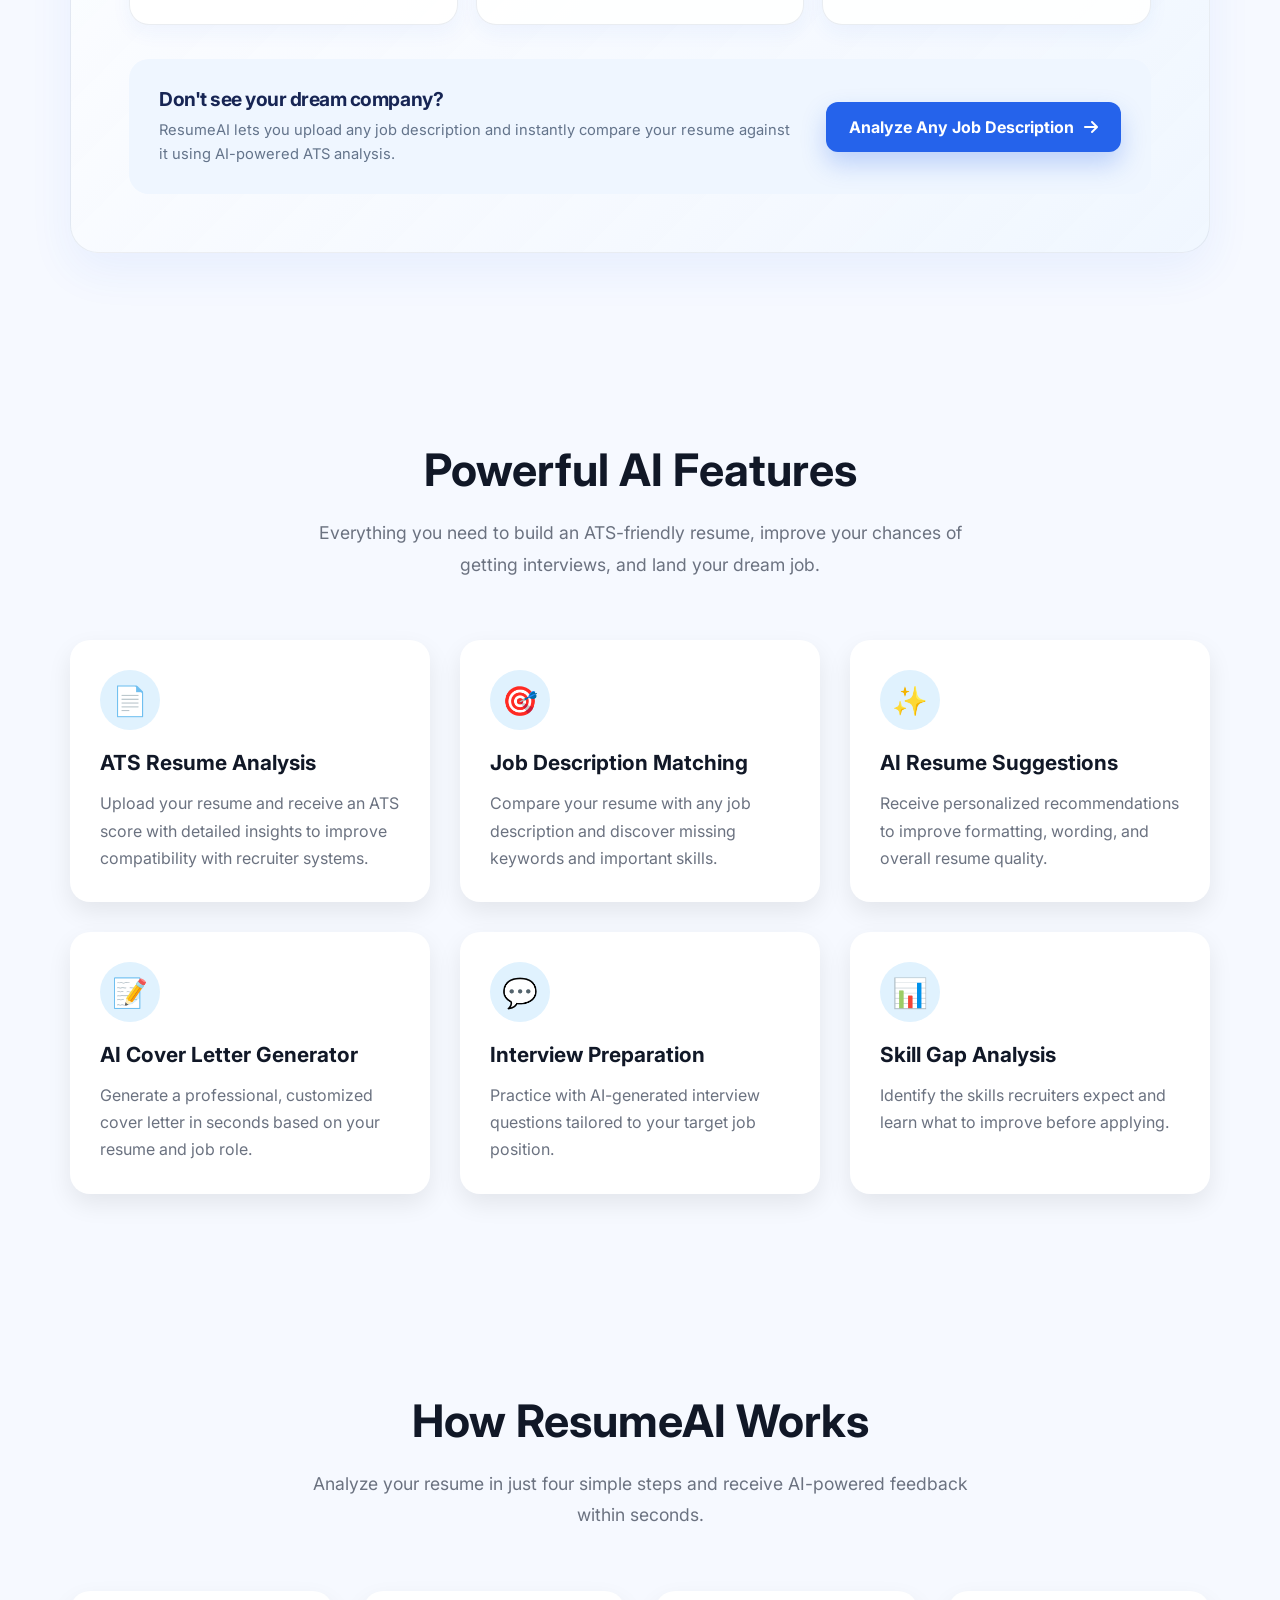
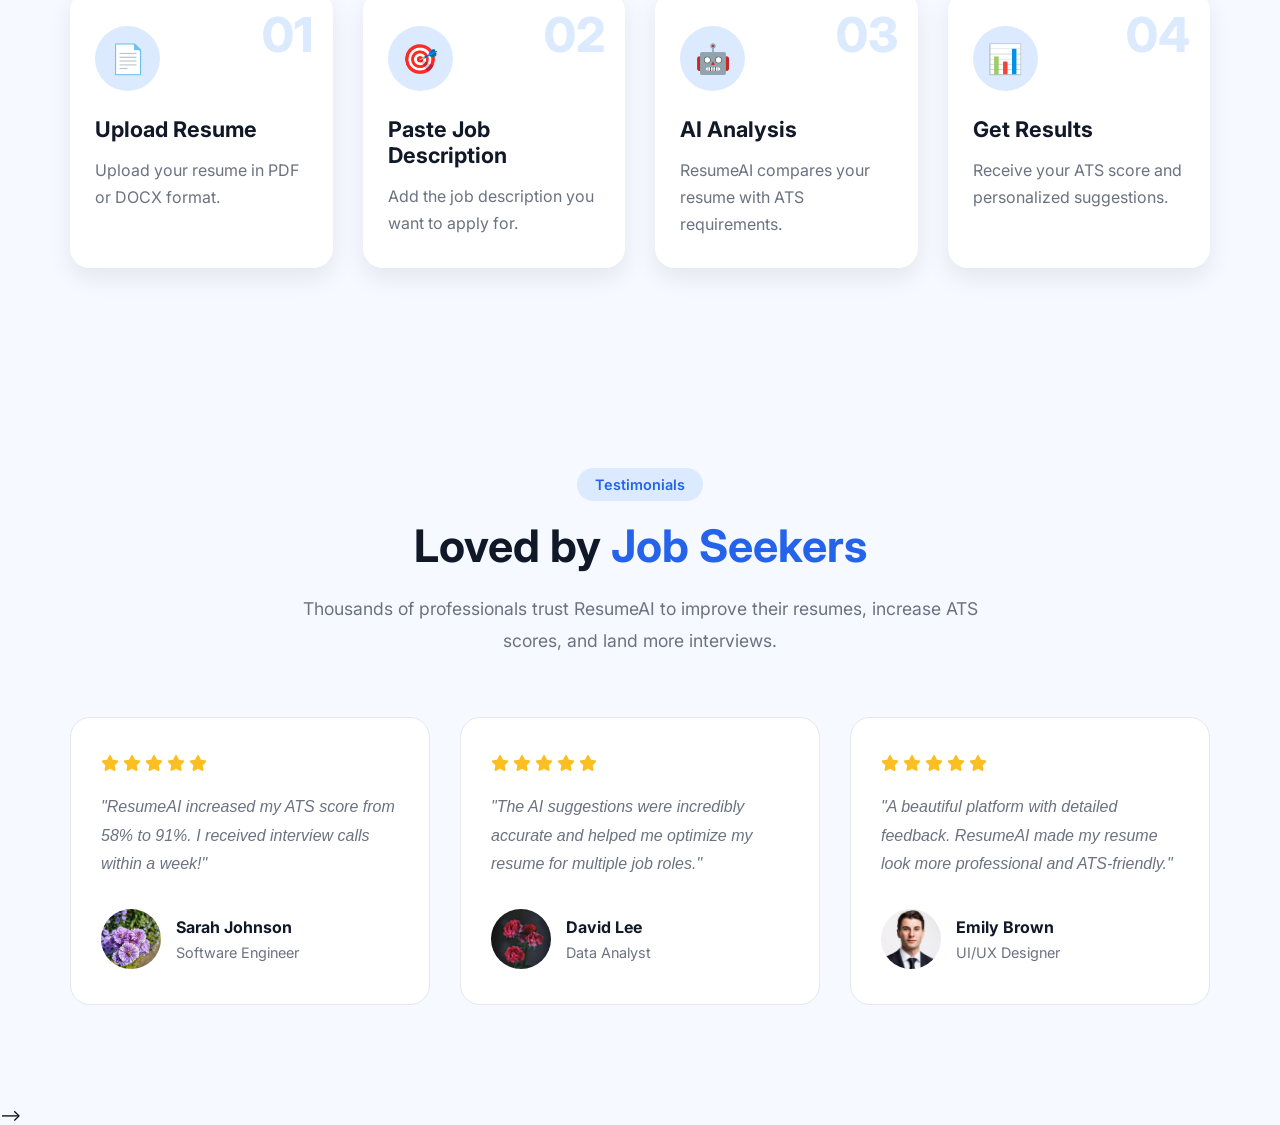
==== commit 1f86d2a6: "before fixing testimonial section" ====
--- a/index.html
+++ b/index.html
@@ -310,6 +310,112 @@
     </div>
 
 </section>
+<!-- <!-- ==========================================
+     Testimonials
+========================================== -->
+
+<section class="testimonials" id="testimonials">
+    <div class="section-header">
+
+    <span class="section-tag">
+        Testimonials
+    </span>
+
+    <h2>
+        Loved by <span>Job Seekers</span>
+    </h2>
+
+    <p>
+        Thousands of professionals trust ResumeAI to improve their resumes,
+        increase ATS scores, and land more interviews.
+    </p>
+
+</div>
+
+
+    <div class="testimonials-grid">
+
+        <!-- Testimonial 1 -->
+        <div class="testimonial-card">
+
+            <div class="stars">
+                <i class="fa-solid fa-star"></i>
+                <i class="fa-solid fa-star"></i>
+                <i class="fa-solid fa-star"></i>
+                <i class="fa-solid fa-star"></i>
+                <i class="fa-solid fa-star"></i>
+            </div>
+
+            <p class="review">
+                "ResumeAI increased my ATS score from 58% to 91%. I received interview calls within a week!"
+            </p>
+
+            <div class="user-info">
+                <img src="images/user-1.jpg" alt="Sarah Johnson">
+
+                <div>
+                    <h4>Sarah Johnson</h4>
+                    <span>Software Engineer</span>
+                </div>
+            </div>
+
+        </div>
+
+        <!-- Testimonial 2 -->
+        <div class="testimonial-card">
+
+            <div class="stars">
+                <i class="fa-solid fa-star"></i>
+                <i class="fa-solid fa-star"></i>
+                <i class="fa-solid fa-star"></i>
+                <i class="fa-solid fa-star"></i>
+                <i class="fa-solid fa-star"></i>
+            </div>
+
+            <p class="review">
+                "The AI suggestions were incredibly accurate and helped me optimize my resume for multiple job roles."
+            </p>
+
+            <div class="user-info">
+                <img src="images/user-2.jpg" alt="David Lee">
+
+                <div>
+                    <h4>David Lee</h4>
+                    <span>Data Analyst</span>
+                </div>
+            </div>
+
+        </div>
+
+        <!-- Testimonial 3 -->
+        <div class="testimonial-card">
+
+            <div class="stars">
+                <i class="fa-solid fa-star"></i>
+                <i class="fa-solid fa-star"></i>
+                <i class="fa-solid fa-star"></i>
+                <i class="fa-solid fa-star"></i>
+                <i class="fa-solid fa-star"></i>
+            </div>
+
+            <p class="review">
+                "A beautiful platform with detailed feedback. ResumeAI made my resume look more professional and ATS-friendly."
+            </p>
+
+            <div class="user-info">
+                <img src="images/user-3.jpg" alt="Emily Brown">
+
+                <div>
+                    <h4>Emily Brown</h4>
+                    <span>UI/UX Designer</span>
+                </div>
+            </div>
+
+        </div>
+
+    </div>
+
+</section> -->
 </main>
 
 <script src="script.js"></script>
--- a/style.css
+++ b/style.css
@@ -772,6 +772,15 @@
 .steps-grid{
     grid-template-columns:repeat(2,1fr);
 }
+Testimonials
+
+.testimonials{
+    padding:80px 30px;
+}
+
+.testimonials-grid{
+    grid-template-columns:repeat(2,1fr);
+}
 
 }
 
@@ -814,6 +823,23 @@
     .steps-grid{
         grid-template-columns:1fr;
     }
+    Testimonials
+
+.testimonials{
+    padding:70px 20px;
+}
+
+.testimonials-grid{
+    grid-template-columns:1fr;
+}
+
+.testimonials .section-header h2{
+    font-size:2.2rem;
+}
+
+.testimonials .section-header p{
+    font-size:1rem;
+}
 
 
 }
@@ -836,9 +862,130 @@
     .how-heading h2{
         font-size:1.9rem;
     }
-
-}
-
-
-
-
+    Testimonials
+
+.testimonials{
+    padding:60px 16px;
+}
+
+.testimonials .section-header h2{
+    font-size:1.9rem;
+}
+
+.testimonial-card{
+    padding:25px 20px;
+}
+
+.user-info{
+    gap:12px;
+}
+
+.user-info img{
+    width:55px;
+    height:55px;
+}
+
+}
+/* ==========================================
+   Testimonials
+========================================== */
+
+.testimonials{
+    max-width: 1200px;
+    margin: 0 auto;
+    padding: 100px 30px;
+}
+.testimonials .section-header{
+    text-align: center;
+    max-width: 700px;
+    margin: 0 auto 60px;
+}
+
+.testimonials .section-tag{
+    display: inline-block;
+    background: #dbeafe;
+    color: #2563eb;
+    padding: 8px 18px;
+    border-radius: 50px;
+    font-size: .9rem;
+    font-weight: 600;
+    margin-bottom: 18px;
+}
+
+.testimonials .section-header h2{
+    font-size: 2.8rem;
+    color: #111827;
+    margin-bottom: 20px;
+    font-weight: 700;
+}
+
+.testimonials .section-header h2 span{
+    color: #2563eb;
+}
+
+.testimonials .section-header p{
+    font-size: 1.1rem;
+    color: #6b7280;
+    line-height: 1.8;
+}
+
+.testimonials-grid{
+    display: grid;
+    grid-template-columns: repeat(3,1fr);
+    gap: 30px;
+}
+
+.testimonial-card{
+    background: #fff;
+    border: 1px solid #e5e7eb;
+    border-radius: 20px;
+    padding: 35px 30px;
+    transition: all 0.3s ease;
+}
+
+.testimonial-card:hover{
+    transform: translateY(-8px);
+    box-shadow: 0 20px 40px rgba(0,0,0,0.08);
+}
+
+.stars{
+    color: #fbbf24;
+    font-size: 1rem;
+    margin-bottom: 20px;
+}
+
+.review{
+    color: #6b7280;
+    line-height: 1.8;
+    margin-bottom: 30px;
+    font-style: italic;
+}
+
+.user-info{
+    display: flex;
+    align-items: center;
+    gap: 15px;
+}
+
+.user-info img{
+    width: 60px;
+    height: 60px;
+    border-radius: 50%;
+    object-fit: cover;
+}
+
+.user-info h4{
+    font-size: 1rem;
+    color: #111827;
+    margin-bottom: 5px;
+}
+
+.user-info span{
+    color: #6b7280;
+    font-size: 0.9rem;
+} 
+
+
+
+
+
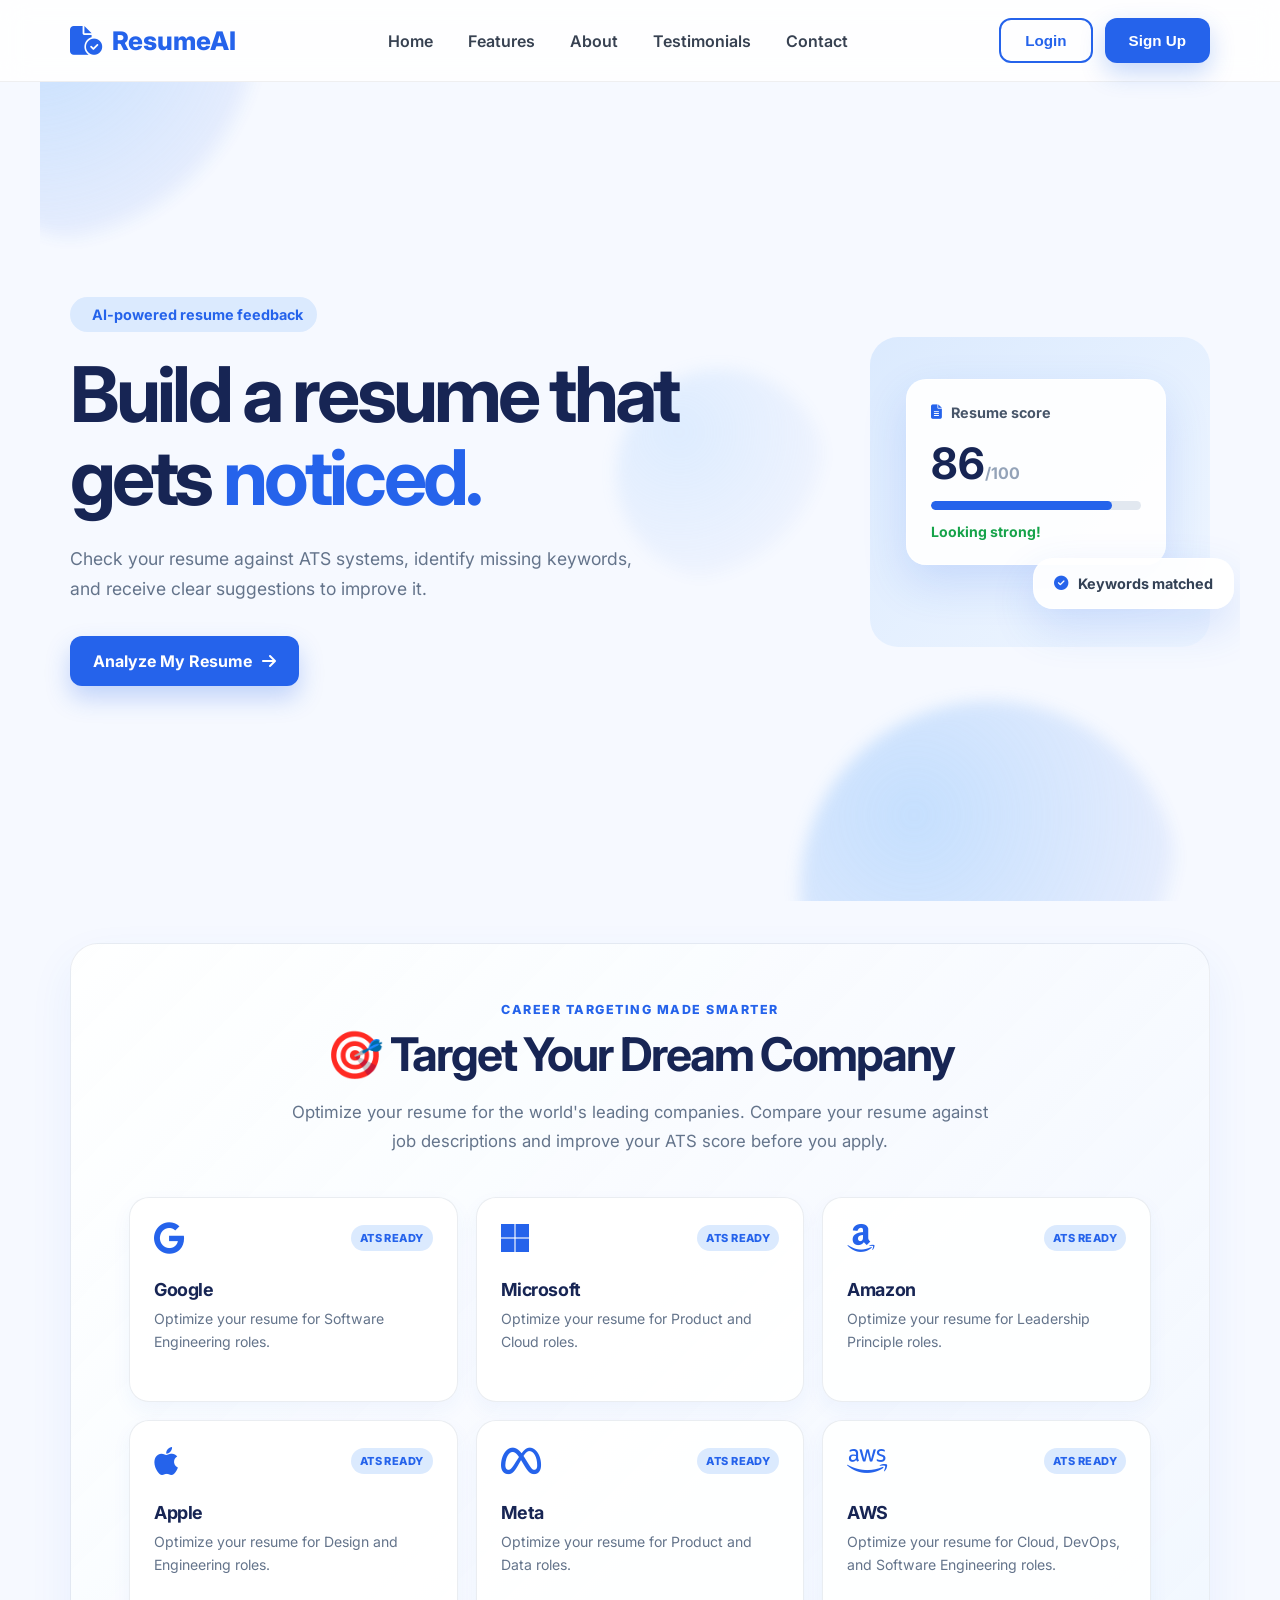
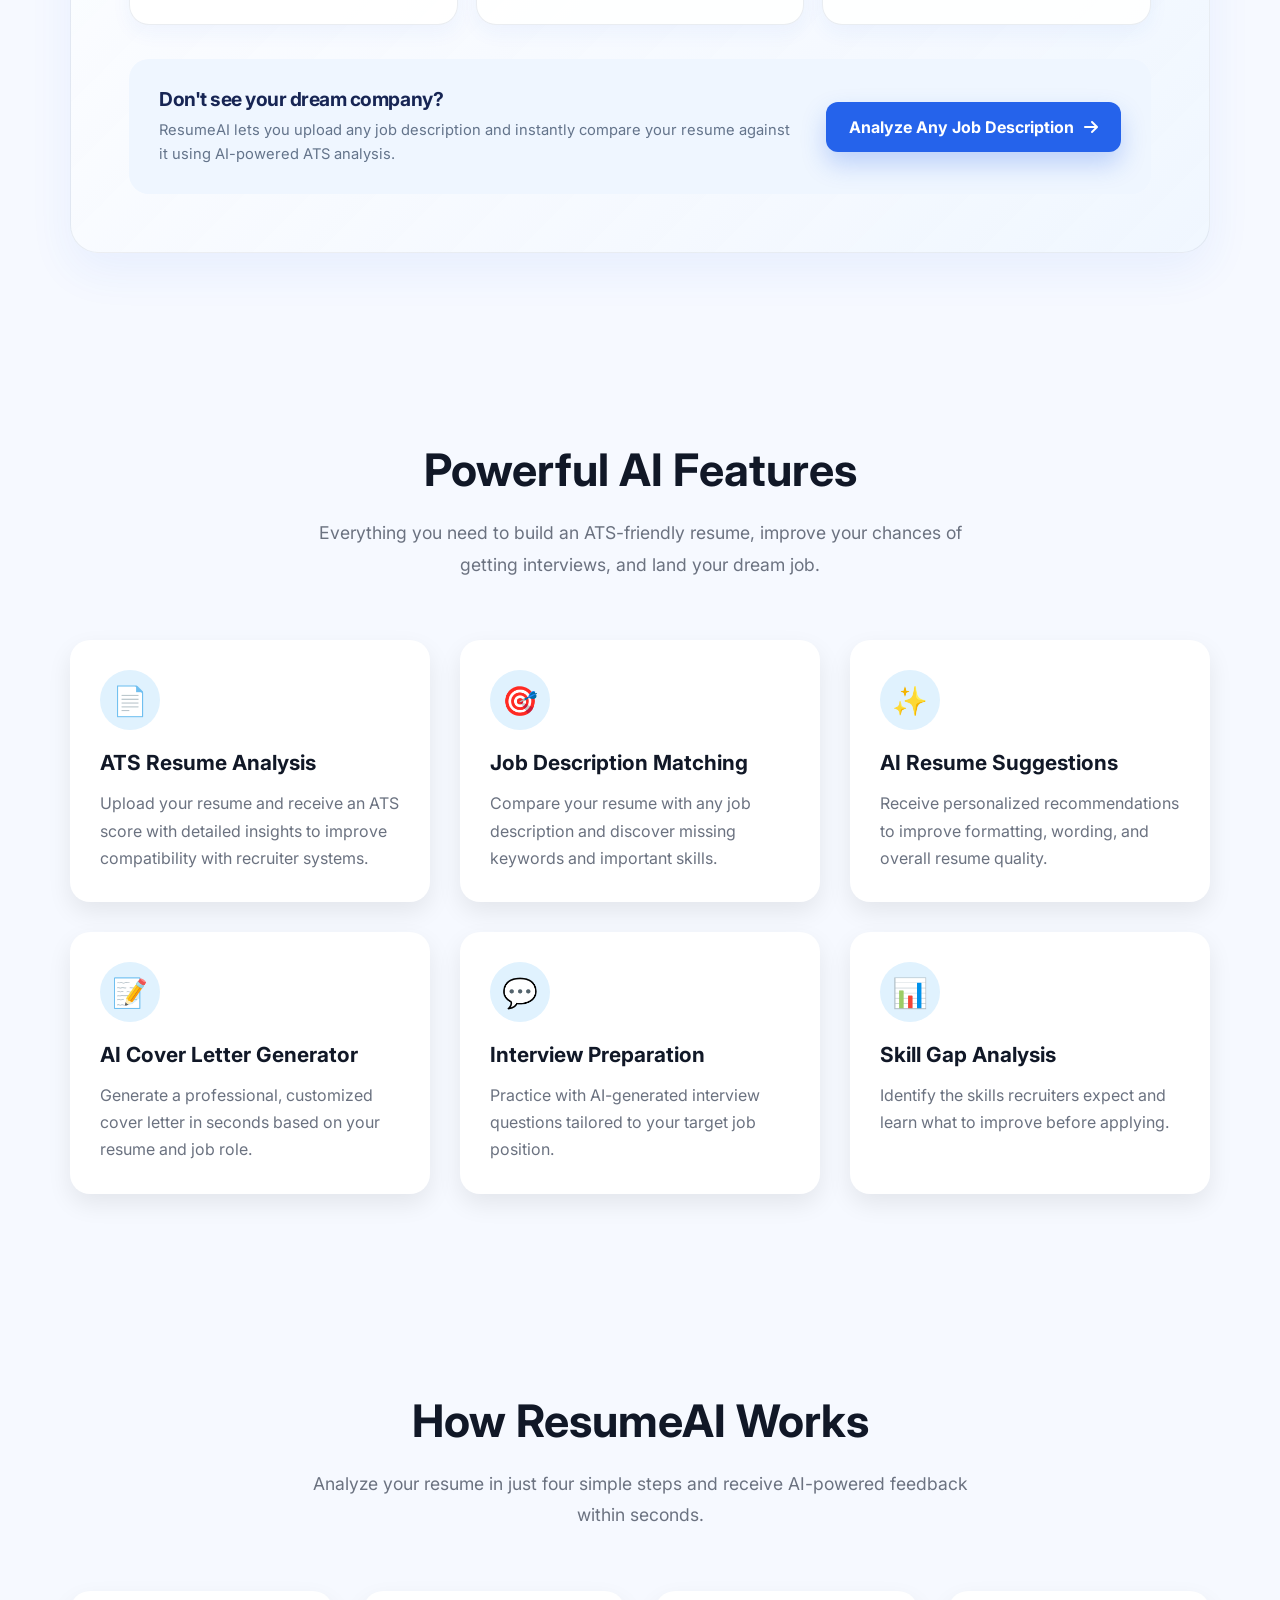
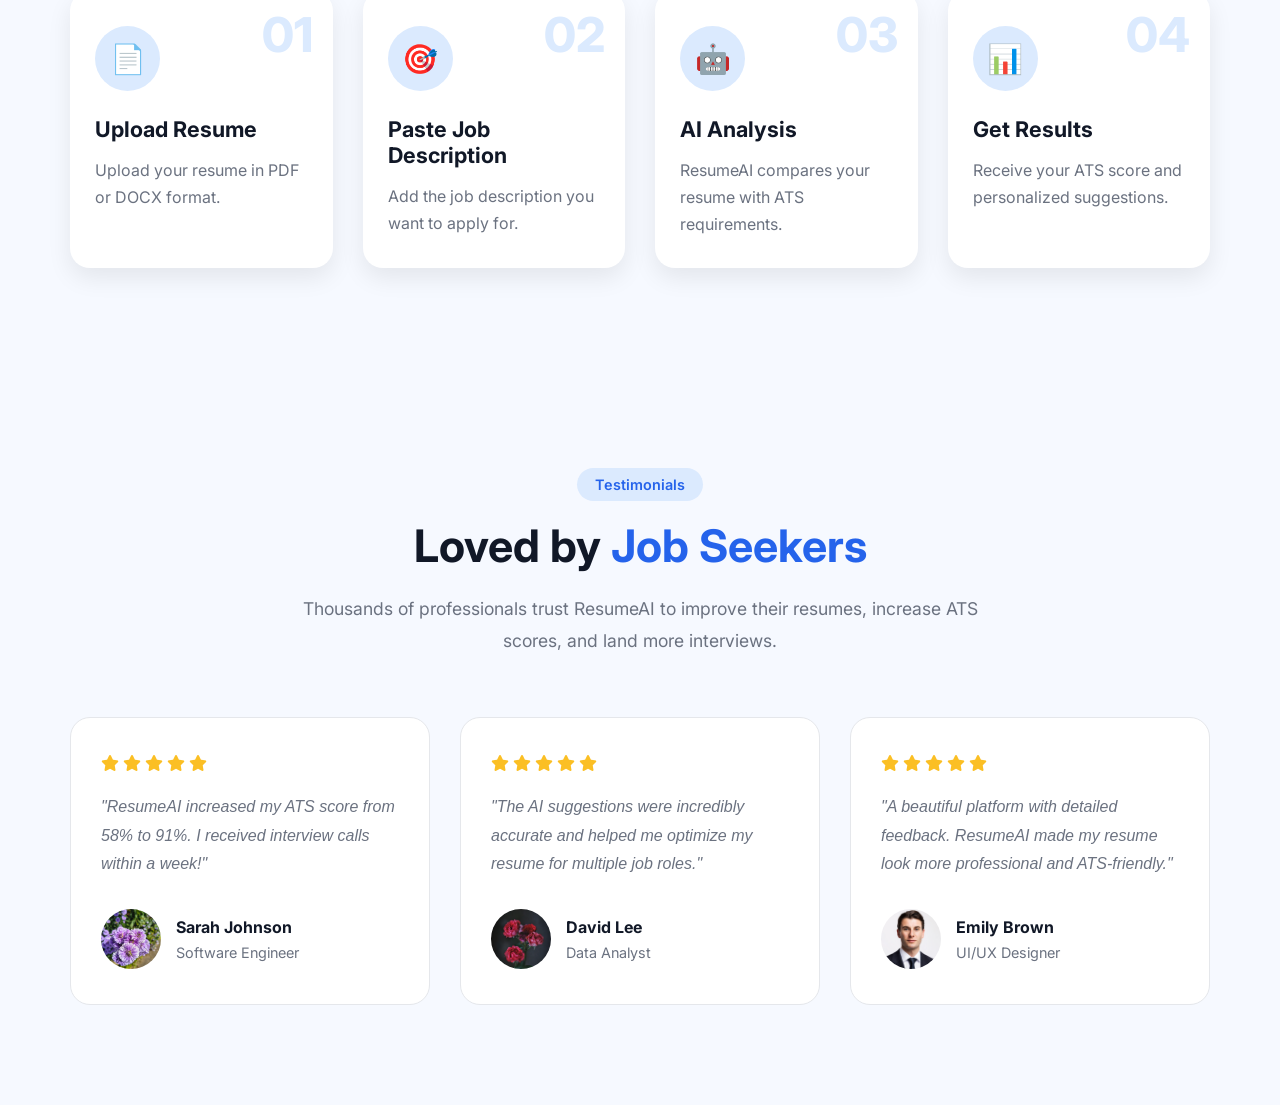
==== commit 41743ebc: "Fixed testimonial responsive layout" ====
--- a/index.html
+++ b/index.html
@@ -310,7 +310,7 @@
     </div>
 
 </section>
-<!-- <!-- ==========================================
+<!-- ==========================================
      Testimonials
 ========================================== -->
 
@@ -415,7 +415,7 @@
 
     </div>
 
-</section> -->
+</section>
 </main>
 
 <script src="script.js"></script>
--- a/style.css
+++ b/style.css
@@ -772,16 +772,6 @@
 .steps-grid{
     grid-template-columns:repeat(2,1fr);
 }
-Testimonials
-
-.testimonials{
-    padding:80px 30px;
-}
-
-.testimonials-grid{
-    grid-template-columns:repeat(2,1fr);
-}
-
 }
 
     /* Mobile */
@@ -823,25 +813,6 @@
     .steps-grid{
         grid-template-columns:1fr;
     }
-    Testimonials
-
-.testimonials{
-    padding:70px 20px;
-}
-
-.testimonials-grid{
-    grid-template-columns:1fr;
-}
-
-.testimonials .section-header h2{
-    font-size:2.2rem;
-}
-
-.testimonials .section-header p{
-    font-size:1rem;
-}
-
-
 }
 /* Small Phones */
 @media (max-width:480px){
@@ -862,29 +833,6 @@
     .how-heading h2{
         font-size:1.9rem;
     }
-    Testimonials
-
-.testimonials{
-    padding:60px 16px;
-}
-
-.testimonials .section-header h2{
-    font-size:1.9rem;
-}
-
-.testimonial-card{
-    padding:25px 20px;
-}
-
-.user-info{
-    gap:12px;
-}
-
-.user-info img{
-    width:55px;
-    height:55px;
-}
-
 }
 /* ==========================================
    Testimonials
@@ -985,7 +933,57 @@
     font-size: 0.9rem;
 } 
 
-
-
-
-
+/* Testimonial responsive overrides must follow the base testimonial styles. */
+@media (max-width:992px){
+    .testimonials{
+        padding:80px 30px;
+    }
+
+    .testimonials-grid{
+        grid-template-columns:repeat(2,1fr);
+    }
+}
+
+@media (max-width:768px){
+    .testimonials{
+        padding:70px 20px;
+    }
+
+    .testimonials-grid{
+        grid-template-columns:1fr;
+    }
+
+    .testimonials .section-header h2{
+        font-size:2.2rem;
+    }
+
+    .testimonials .section-header p{
+        font-size:1rem;
+    }
+}
+
+@media (max-width:480px){
+    .testimonials{
+        padding:60px 16px;
+    }
+
+    .testimonials .section-header h2{
+        font-size:1.9rem;
+    }
+
+    .testimonial-card{
+        padding:25px 20px;
+    }
+
+    .user-info{
+        gap:12px;
+    }
+
+    .user-info img{
+        width:55px;
+        height:55px;
+    }
+}
+
+
+
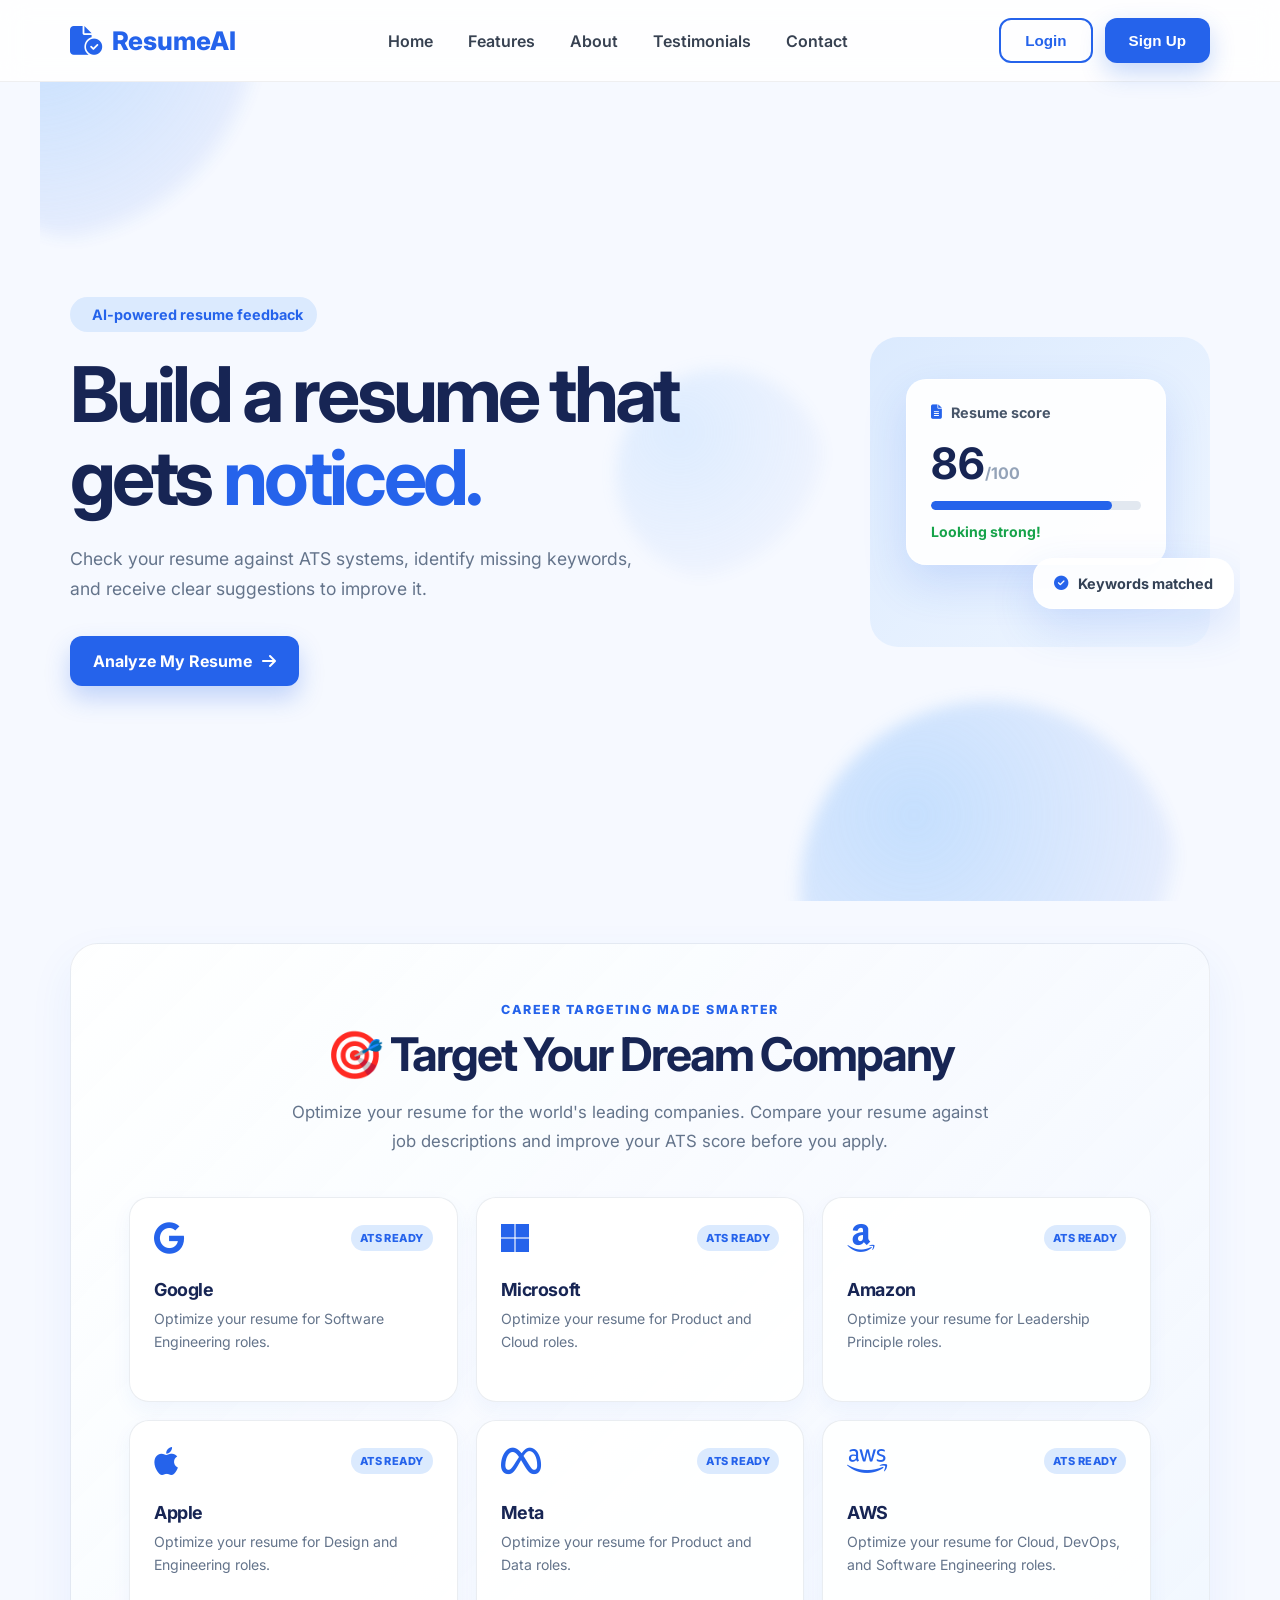
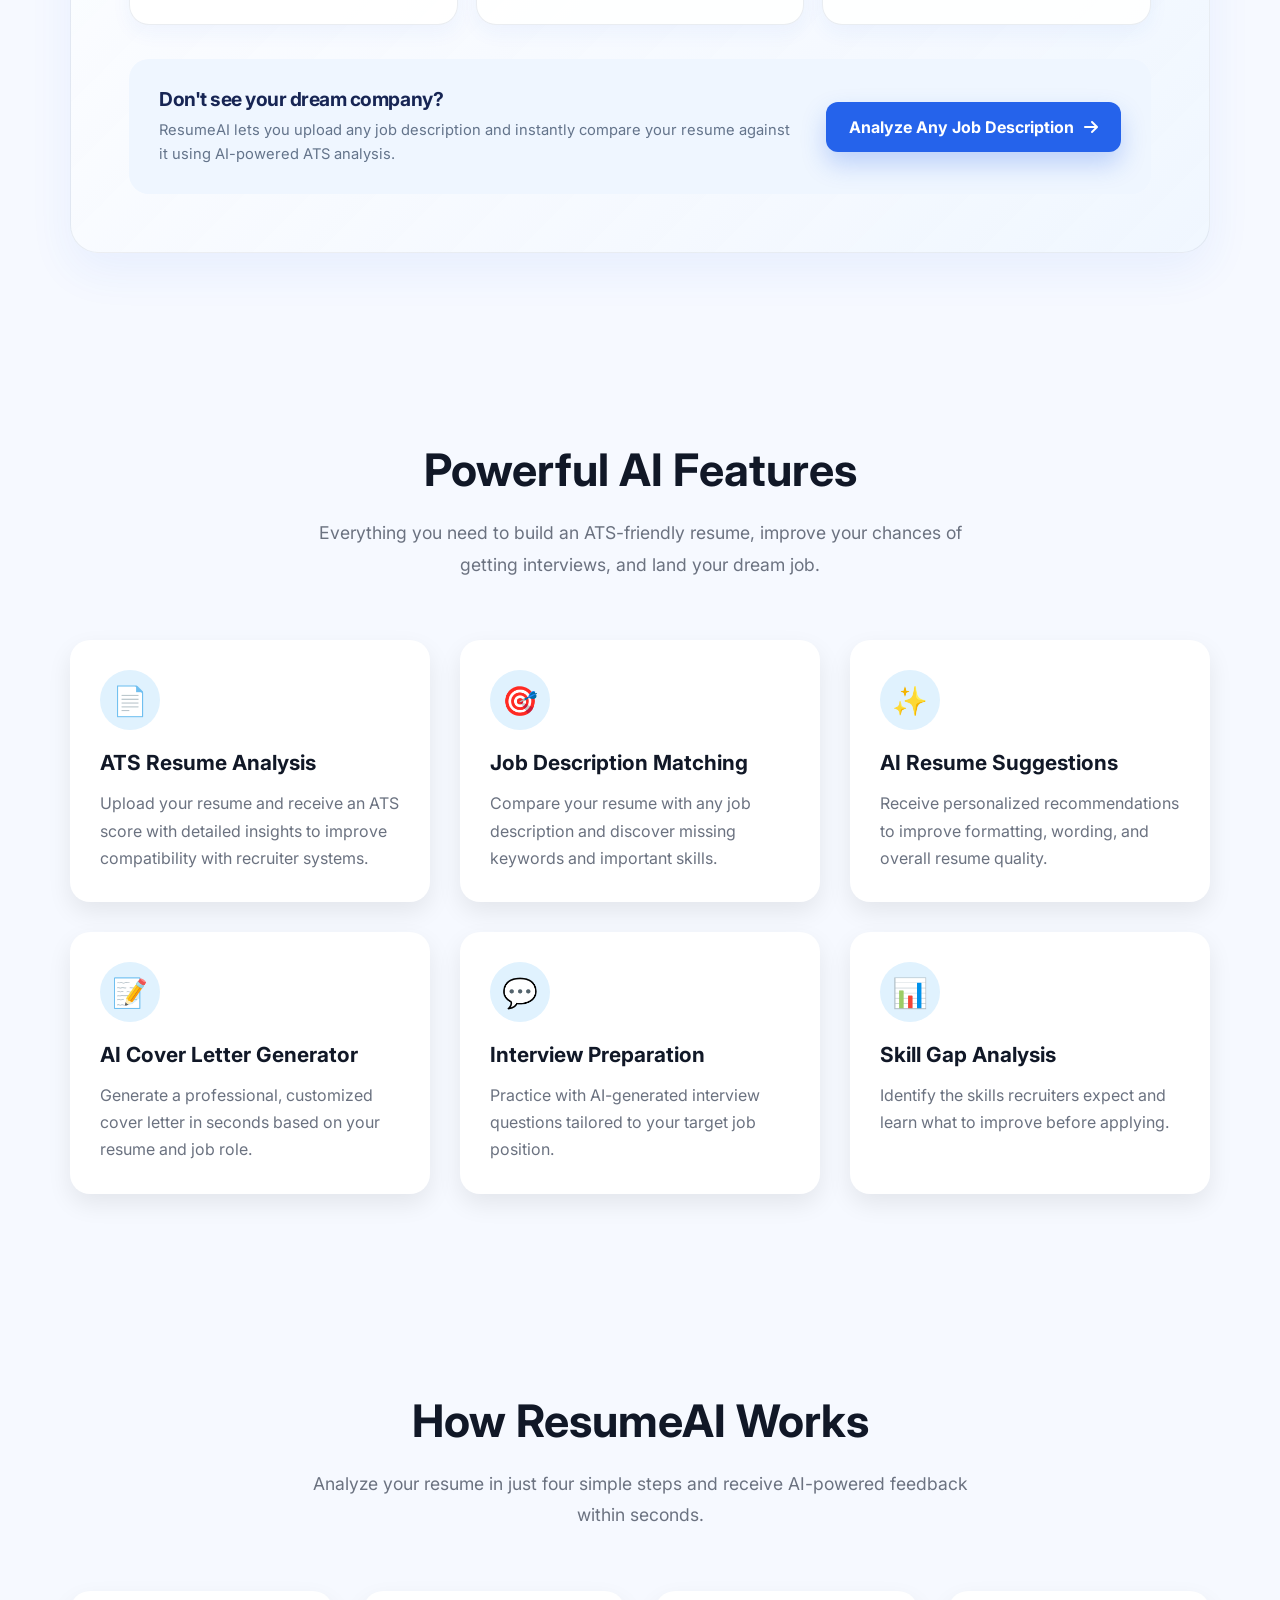
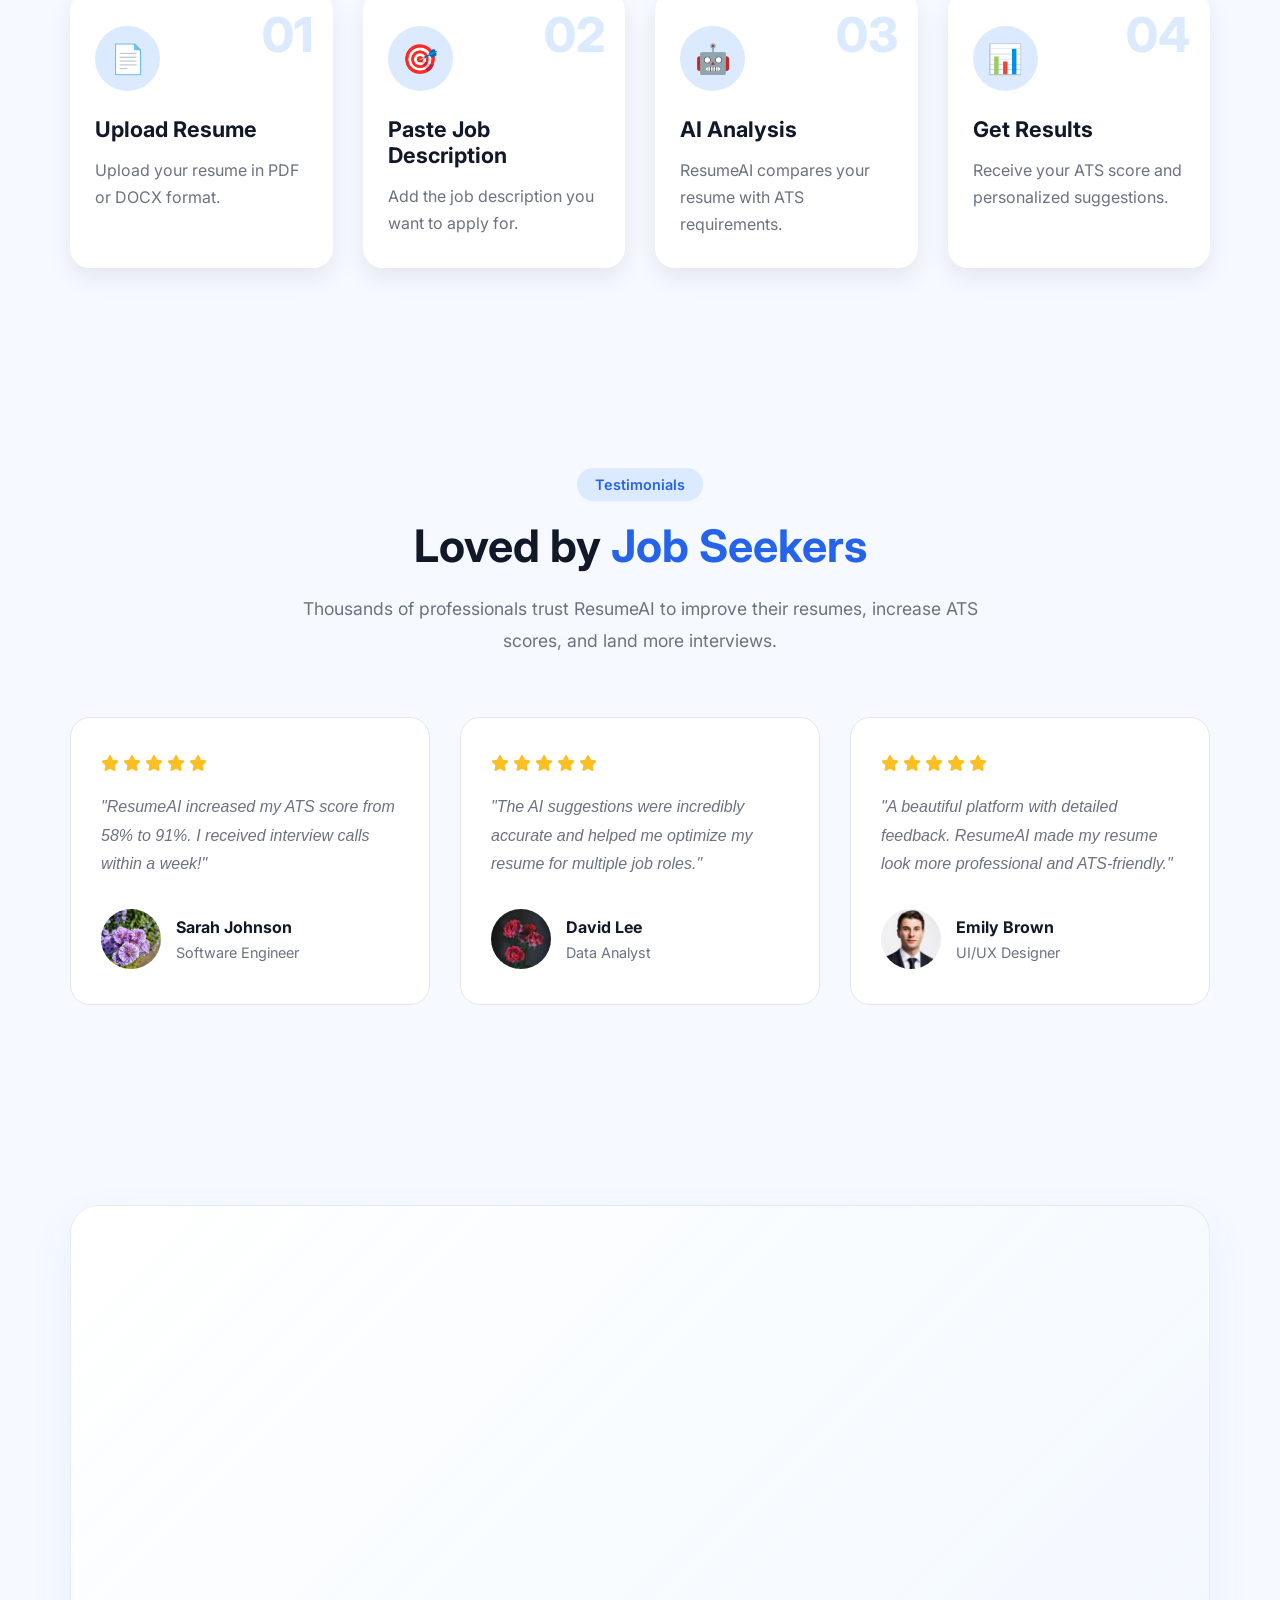
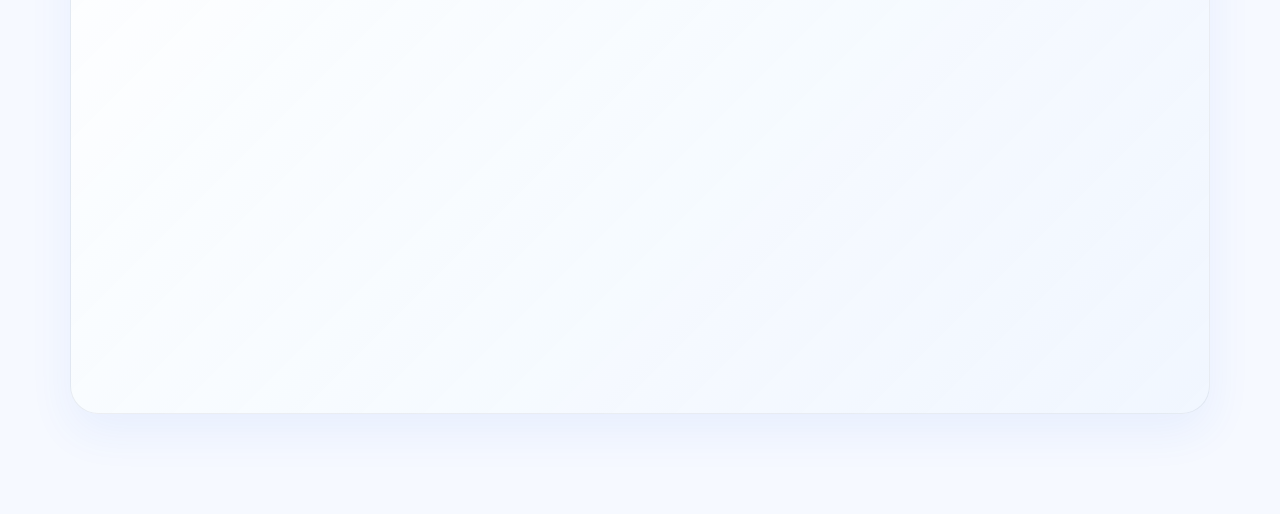
==== commit 98552818: "Add Resume Analyzer Preview section" ====
--- a/index.html
+++ b/index.html
@@ -416,6 +416,109 @@
     </div>
 
 </section>
+<!-- ==========================================
+     Resume Analyzer Preview
+========================================== -->
+<section class="resume-analyzer" id="resume-analyzer">
+    <div class="resume-analyzer-container">
+
+        <div class="resume-analyzer-heading analyzer-heading">
+            <span class="resume-analyzer-tag">AI Resume Analysis</span>
+            <h2>See Your Resume <span>Insights</span></h2>
+            <p>
+                Get a clear view of your resume performance and discover
+                exactly what to improve before you apply.
+            </p>
+        </div>
+
+        <div class="analyzer-dashboard">
+
+            <div class="analyzer-overview">
+                <div class="analyzer-overview-header">
+                    <div>
+                        <span>Resume analysis</span>
+                        <h3>Software Engineer Resume</h3>
+                    </div>
+                    <i class="fa-solid fa-file-circle-check" aria-hidden="true"></i>
+                </div>
+
+                <div class="analyzer-score-grid">
+                    <div class="analyzer-score-card analyzer-score-block">
+                        <span class="analyzer-score-label">Resume Score</span>
+                        <strong>87<span>%</span></strong>
+                        <div class="analyzer-progress">
+                            <span class="analyzer-progress-score"></span>
+                        </div>
+                        <p>Strong overall profile</p>
+                    </div>
+
+                    <div class="analyzer-score-card analyzer-score-block">
+                        <span class="analyzer-score-label">ATS Compatibility</span>
+                        <strong>92<span>%</span></strong>
+                        <div class="analyzer-progress">
+                            <span class="analyzer-progress-ats"></span>
+                        </div>
+                        <p>Ready for applicant systems</p>
+                    </div>
+                </div>
+
+                <div class="analyzer-panel analyzer-skills-panel">
+                    <div class="analyzer-panel-heading">
+                        <i class="fa-solid fa-circle-check" aria-hidden="true"></i>
+                        <h3>Detected Skills</h3>
+                    </div>
+
+                    <div class="analyzer-skill-list skill-tags">
+                        <span>JavaScript</span>
+                        <span>React</span>
+                        <span>Node.js</span>
+                        <span>SQL</span>
+                        <span>Git</span>
+                    </div>
+                </div>
+            </div>
+
+            <div class="analyzer-details">
+                <div class="analyzer-panel analyzer-missing-panel">
+                    <div class="analyzer-panel-heading">
+                        <i class="fa-solid fa-circle-exclamation" aria-hidden="true"></i>
+                        <h3>Missing Skills</h3>
+                    </div>
+
+                    <div class="analyzer-skill-list skill-tags">
+                        <span>TypeScript</span>
+                        <span>Docker</span>
+                        <span>AWS</span>
+                    </div>
+                </div>
+
+                <div class="analyzer-panel analyzer-suggestions-panel">
+                    <div class="analyzer-panel-heading">
+                        <i class="fa-solid fa-sparkles" aria-hidden="true"></i>
+                        <h3>AI Suggestions</h3>
+                    </div>
+
+                    <ul class="analyzer-suggestions">
+                        <li>
+                            <i class="fa-solid fa-arrow-trend-up" aria-hidden="true"></i>
+                            <span>Add measurable results to your recent experience.</span>
+                        </li>
+                        <li>
+                            <i class="fa-solid fa-key" aria-hidden="true"></i>
+                            <span>Include TypeScript and cloud keywords from the job description.</span>
+                        </li>
+                        <li>
+                            <i class="fa-solid fa-pen-to-square" aria-hidden="true"></i>
+                            <span>Strengthen your professional summary with your target role.</span>
+                        </li>
+                    </ul>
+                </div>
+            </div>
+
+        </div>
+
+    </div>
+</section>
 </main>
 
 <script src="script.js"></script>
--- a/style.css
+++ b/style.css
@@ -984,6 +984,329 @@
         height:55px;
     }
 }
-
-
-
+/* ==========================================
+   Resume Analyzer Preview
+========================================== */
+
+.resume-analyzer{
+    max-width:1200px;
+    margin:0 auto;
+    padding:100px 30px;
+}
+
+.resume-analyzer-container{
+    padding:clamp(32px, 5vw, 58px);
+    border:1px solid rgba(148,163,184,.18);
+    border-radius:28px;
+    background:linear-gradient(135deg, rgba(255,255,255,.94), rgba(239,246,255,.82));
+    box-shadow:0 18px 45px rgba(37,99,235,.07);
+}
+
+.resume-analyzer-heading{
+    max-width:700px;
+    margin:0 auto 48px;
+    text-align:center;
+}
+
+.resume-analyzer-tag{
+    display:inline-block;
+    margin-bottom:18px;
+    padding:8px 18px;
+    border-radius:50px;
+    background:#dbeafe;
+    color:#2563eb;
+    font-size:.9rem;
+    font-weight:600;
+}
+
+.resume-analyzer-heading h2{
+    margin-bottom:20px;
+    color:#111827;
+    font-size:2.8rem;
+    font-weight:700;
+}
+
+.resume-analyzer-heading h2 span{
+    color:#2563eb;
+}
+
+.resume-analyzer-heading p{
+    color:#6b7280;
+    font-size:1.1rem;
+    line-height:1.8;
+}
+
+.analyzer-dashboard{
+    display:grid;
+    grid-template-columns:1.15fr .85fr;
+    gap:24px;
+}
+
+.analyzer-overview,
+.analyzer-details{
+    display:grid;
+    gap:24px;
+}
+
+.analyzer-overview{
+    padding:30px;
+    border:1px solid #e5e7eb;
+    border-radius:24px;
+    background:#fff;
+    box-shadow:0 12px 30px rgba(37,99,235,.08);
+}
+
+.analyzer-overview-header{
+    display:flex;
+    align-items:center;
+    justify-content:space-between;
+    gap:20px;
+}
+
+.analyzer-overview-header span,
+.analyzer-score-label{
+    color:#6b7280;
+    font-size:.85rem;
+    font-weight:600;
+}
+
+.analyzer-overview-header h3{
+    margin-top:6px;
+    color:#111827;
+    font-size:1.25rem;
+}
+
+.analyzer-overview-header > i{
+    display:flex;
+    align-items:center;
+    justify-content:center;
+    width:52px;
+    height:52px;
+    flex-shrink:0;
+    border-radius:16px;
+    background:#dbeafe;
+    color:#2563eb;
+    font-size:1.4rem;
+}
+
+.analyzer-score-grid{
+    display:grid;
+    grid-template-columns:repeat(2, minmax(0, 1fr));
+    gap:18px;
+}
+
+.analyzer-score-card{
+    padding:24px;
+    border-radius:20px;
+    background:#eff6ff;
+}
+
+.analyzer-score-card strong{
+    display:block;
+    margin:12px 0;
+    color:#111827;
+    font-size:2.5rem;
+    line-height:1;
+}
+
+.analyzer-score-card strong span{
+    color:#2563eb;
+    font-size:1.1rem;
+}
+
+.analyzer-progress{
+    height:8px;
+    overflow:hidden;
+    border-radius:50px;
+    background:#dbeafe;
+}
+
+.analyzer-progress span{
+    display:block;
+    height:100%;
+    border-radius:inherit;
+    background:#2563eb;
+}
+
+.analyzer-progress-score{
+    width:87%;
+}
+
+.analyzer-progress-ats{
+    width:92%;
+}
+
+.analyzer-score-card p{
+    margin-top:12px;
+    color:#6b7280;
+    font-size:.85rem;
+}
+
+.analyzer-panel{
+    padding:26px;
+    border:1px solid #e5e7eb;
+    border-radius:20px;
+    background:#fff;
+    box-shadow:0 10px 25px rgba(0,0,0,.06);
+}
+
+.analyzer-panel-heading{
+    display:flex;
+    align-items:center;
+    gap:10px;
+    margin-bottom:18px;
+}
+
+.analyzer-panel-heading i{
+    color:#2563eb;
+}
+
+.analyzer-panel-heading h3{
+    color:#111827;
+    font-size:1.1rem;
+}
+
+.analyzer-skill-list{
+    display:flex;
+    flex-wrap:wrap;
+    gap:10px;
+}
+
+.analyzer-skill-list span{
+    padding:8px 12px;
+    border-radius:50px;
+    background:#dbeafe;
+    color:#2563eb;
+    font-size:.85rem;
+    font-weight:600;
+}
+
+.analyzer-missing-panel{
+    border-color:#fed7aa;
+}
+
+.analyzer-missing-panel .analyzer-panel-heading i{
+    color:#ea580c;
+}
+
+.analyzer-missing-panel .analyzer-skill-list span{
+    background:#fff7ed;
+    color:#ea580c;
+}
+
+.analyzer-suggestions{
+    display:grid;
+    gap:14px;
+    list-style:none;
+}
+
+.analyzer-suggestions li{
+    display:flex;
+    align-items:flex-start;
+    gap:12px;
+    color:#6b7280;
+    font-size:.92rem;
+    line-height:1.6;
+}
+
+.analyzer-suggestions li i{
+    display:flex;
+    align-items:center;
+    justify-content:center;
+    width:28px;
+    height:28px;
+    flex-shrink:0;
+    border-radius:50%;
+    background:#dbeafe;
+    color:#2563eb;
+    font-size:.75rem;
+}
+
+@media (max-width:992px){
+    .resume-analyzer{
+        padding:80px 30px;
+    }
+
+    .analyzer-dashboard{
+        grid-template-columns:1fr;
+    }
+}
+
+@media (max-width:768px){
+    .resume-analyzer{
+        padding:70px 20px;
+    }
+
+    .resume-analyzer-container{
+        padding:32px 24px;
+    }
+
+    .resume-analyzer-heading h2{
+        font-size:2.2rem;
+    }
+
+    .resume-analyzer-heading p{
+        font-size:1rem;
+    }
+}
+
+@media (max-width:480px){
+    .resume-analyzer{
+        padding:60px 16px;
+    }
+
+    .resume-analyzer-container{
+        padding:28px 18px;
+        border-radius:22px;
+    }
+
+    .resume-analyzer-heading{
+        margin-bottom:32px;
+    }
+
+    .resume-analyzer-heading h2{
+        font-size:1.9rem;
+    }
+
+    .analyzer-overview,
+    .analyzer-panel{
+        padding:22px 18px;
+    }
+
+    .analyzer-score-grid{
+        grid-template-columns:1fr;
+    }
+
+.analyzer-overview-header h3{
+        font-size:1.1rem;
+    }
+}
+
+/* Resume Analyzer scroll reveal */
+.resume-analyzer .analyzer-heading,
+.resume-analyzer .analyzer-dashboard,
+.resume-analyzer .analyzer-score-block,
+.resume-analyzer .skill-tags,
+.resume-analyzer .analyzer-suggestions{
+    opacity:0;
+    transform:translateY(30px);
+    transition:opacity .6s ease, transform .6s ease;
+}
+
+.resume-analyzer .analyzer-reveal-visible{
+    opacity:1;
+    transform:translateY(0);
+}
+
+@media (prefers-reduced-motion:reduce){
+    .resume-analyzer .analyzer-heading,
+    .resume-analyzer .analyzer-dashboard,
+    .resume-analyzer .analyzer-score-block,
+    .resume-analyzer .skill-tags,
+    .resume-analyzer .analyzer-suggestions{
+        opacity:1;
+        transform:none;
+        transition:none;
+    }
+}
+
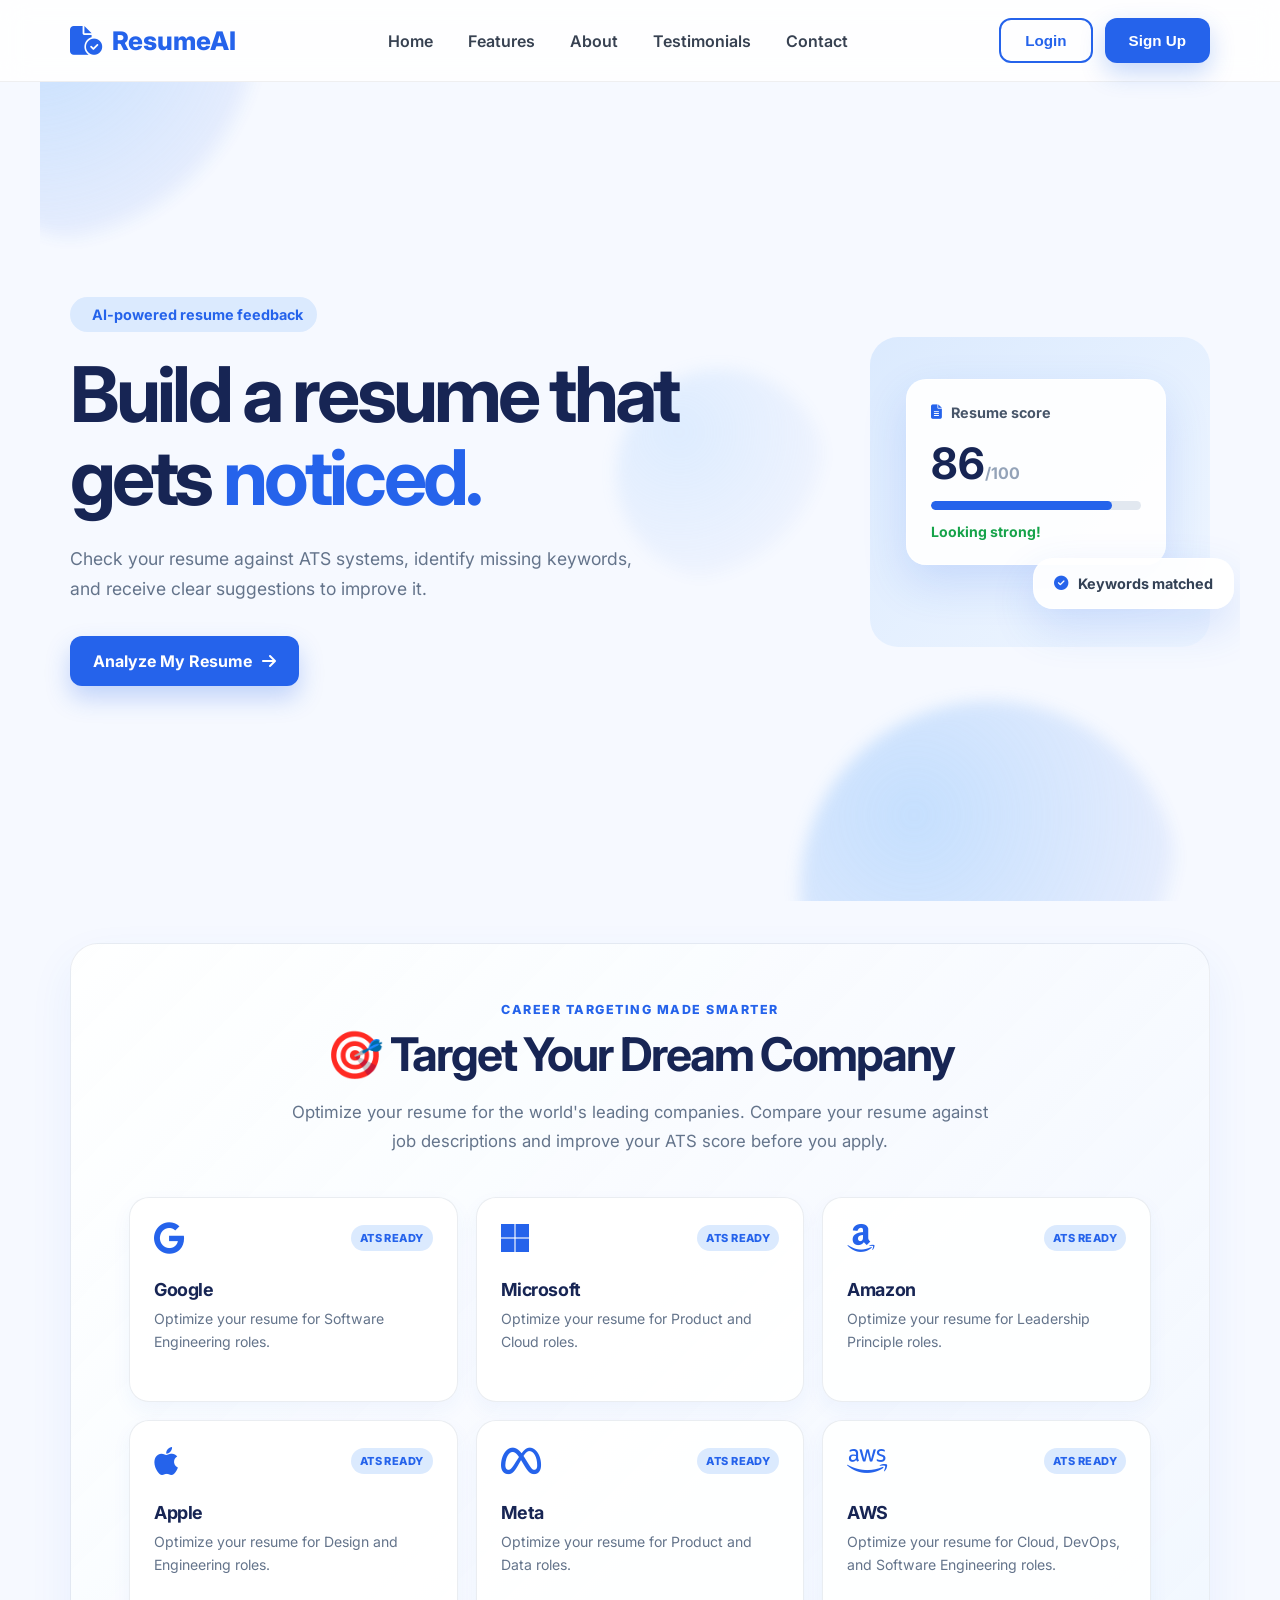
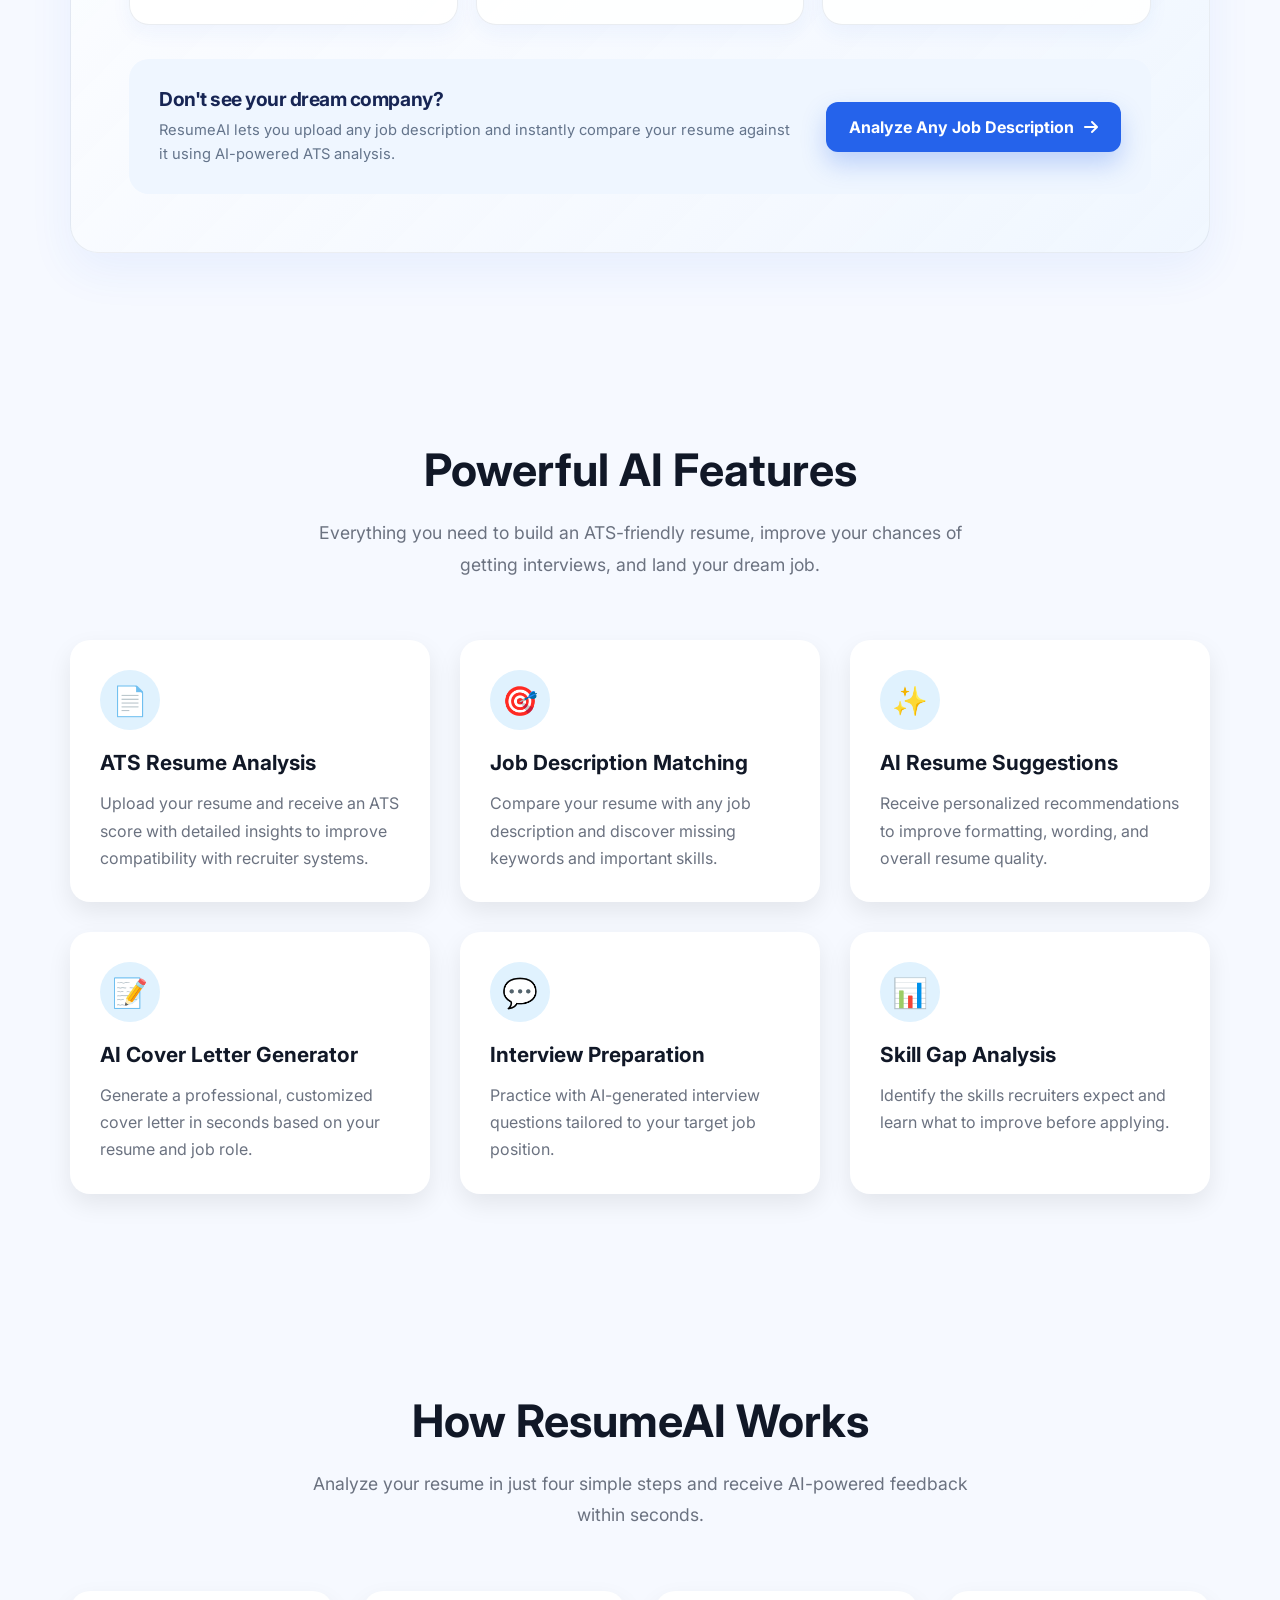
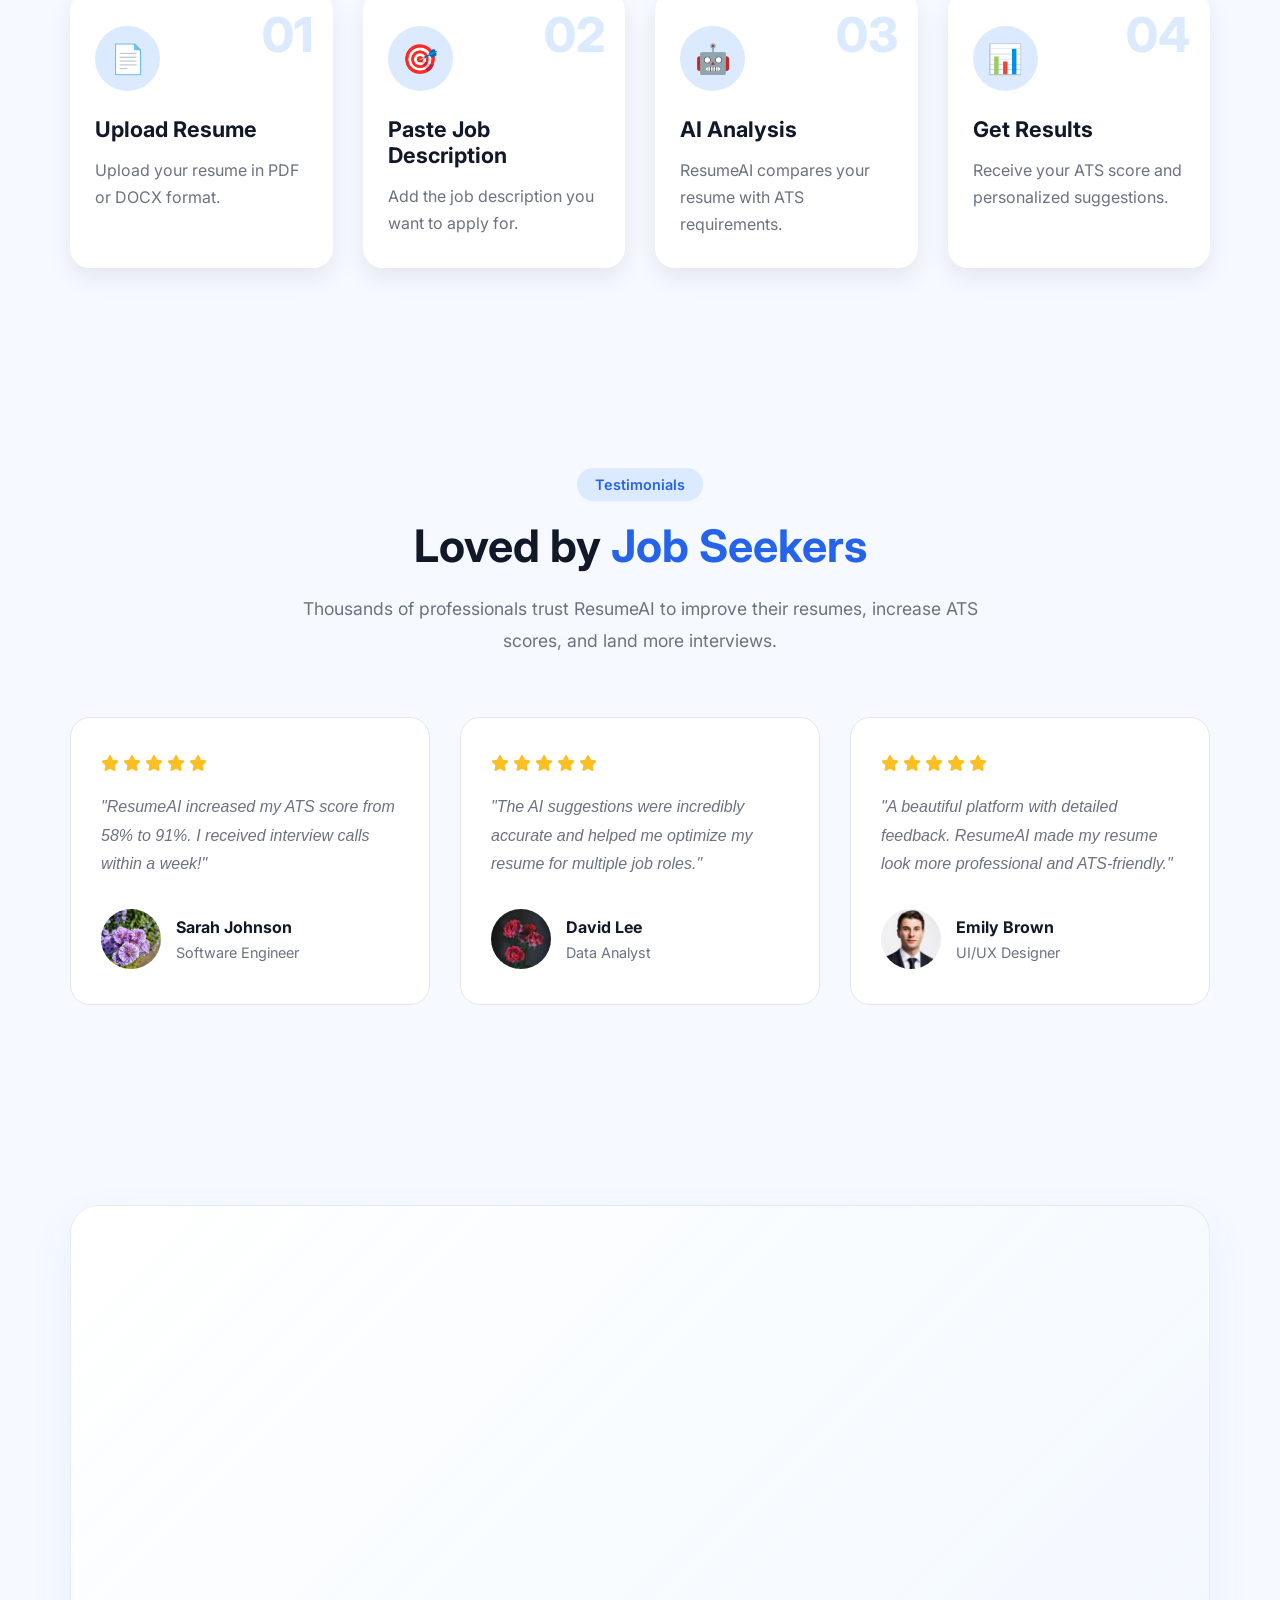
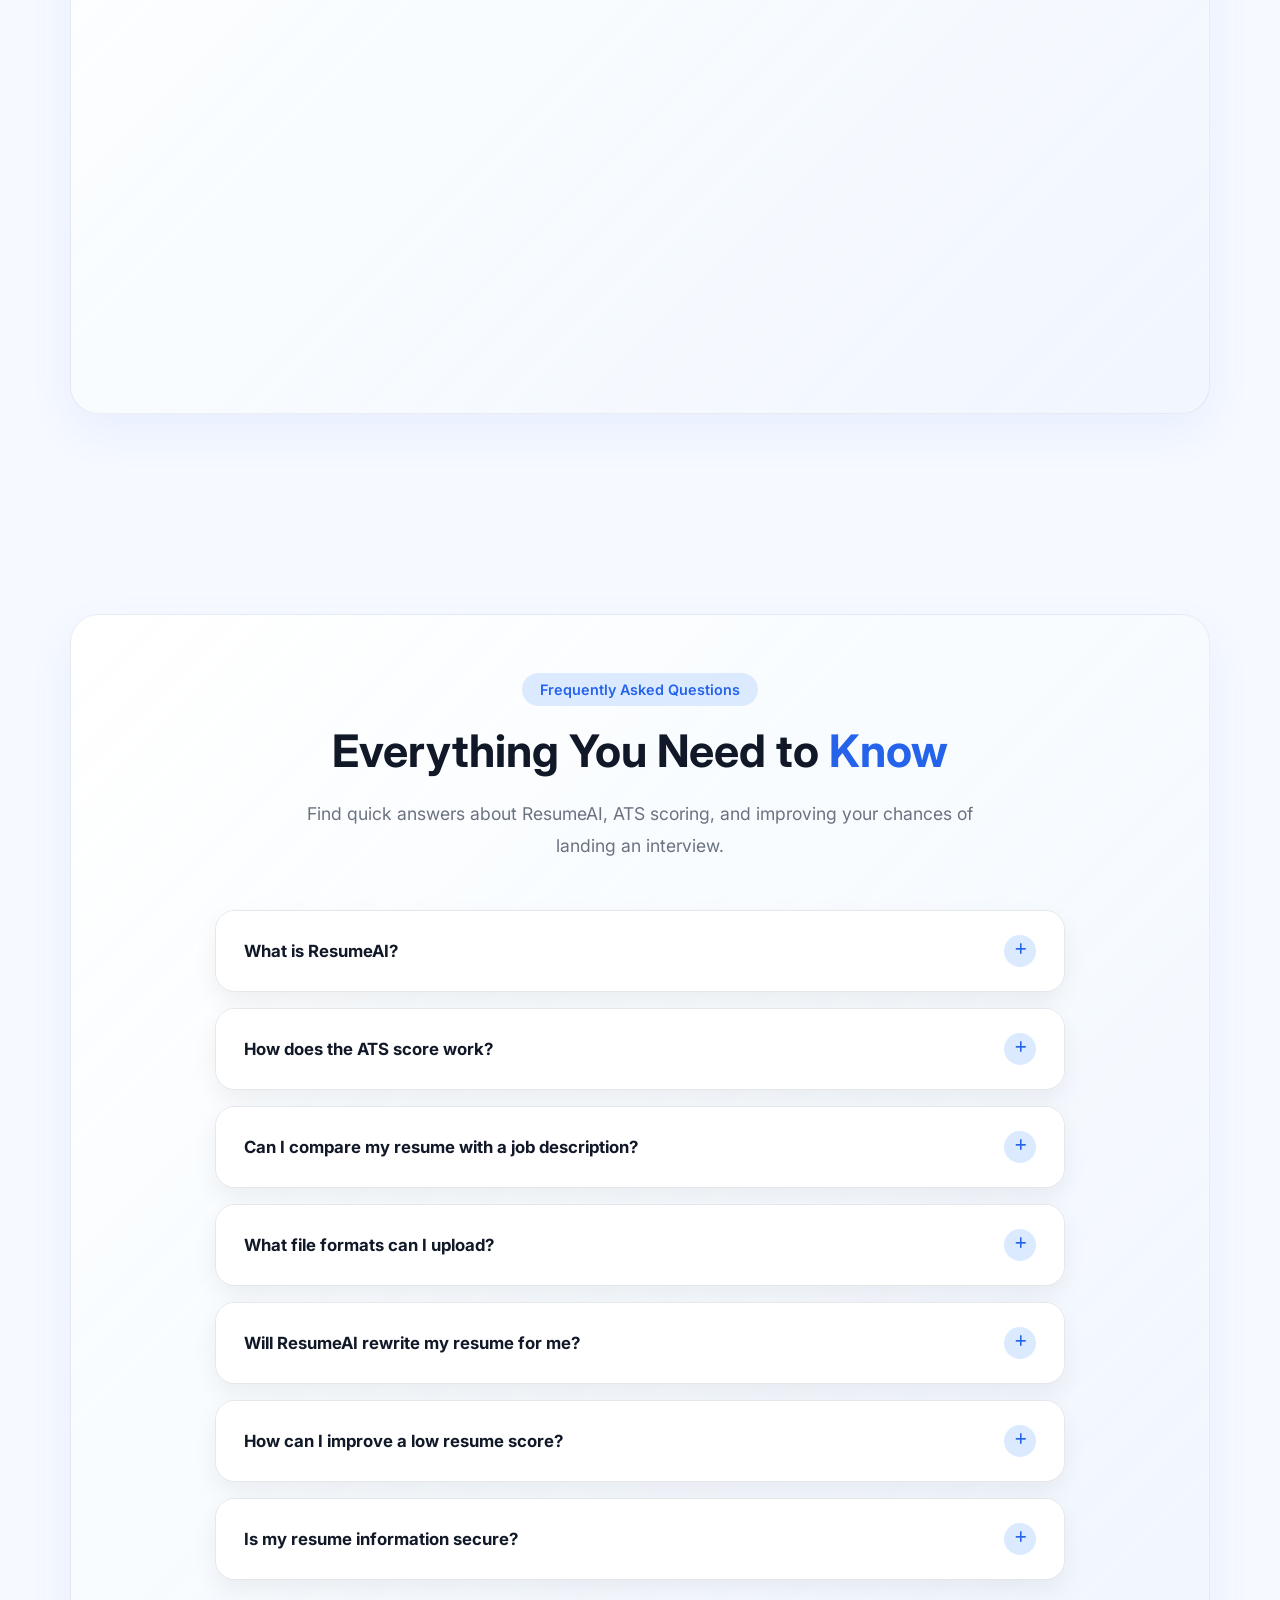
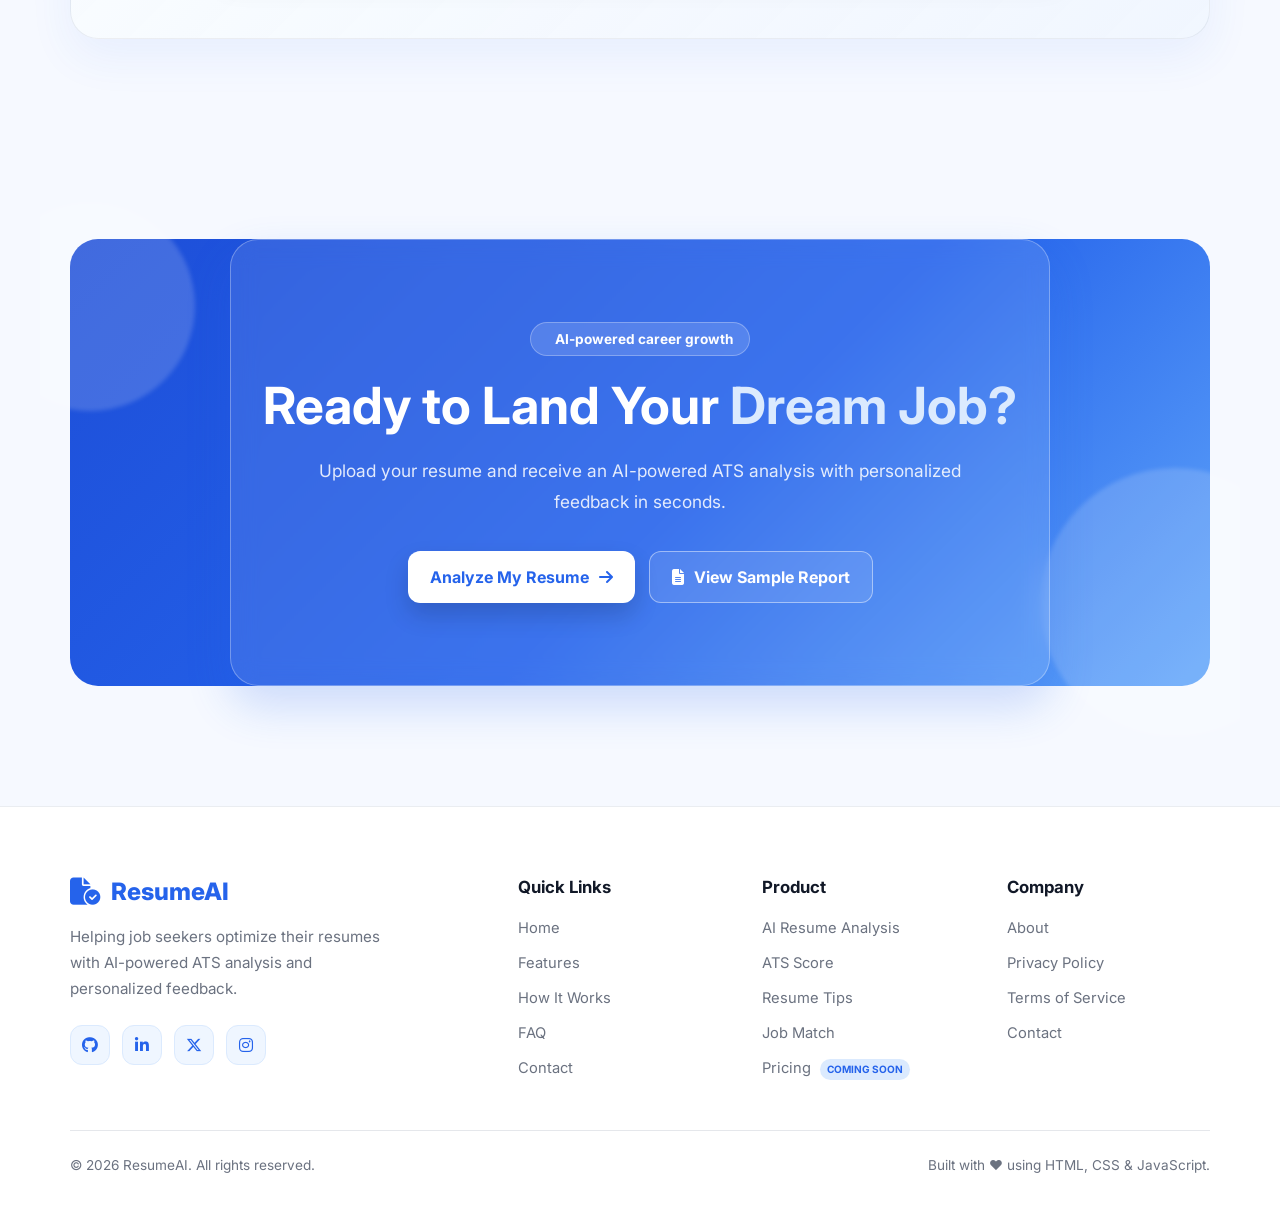
==== commit 80f2a7aa: "Complete ResumeAI landing page frontend" ====
--- a/index.html
+++ b/index.html
@@ -519,6 +519,237 @@
 
     </div>
 </section>
+<!-- ==========================================
+     FAQ Section
+========================================== -->
+<section class="faq-section" id="faq" aria-labelledby="faq-title">
+    <div class="faq-container">
+
+        <div class="faq-heading">
+            <span class="faq-tag">Frequently Asked Questions</span>
+            <h2 id="faq-title">Everything You Need to <span>Know</span></h2>
+            <p>
+                Find quick answers about ResumeAI, ATS scoring, and improving
+                your chances of landing an interview.
+            </p>
+        </div>
+
+        <div class="faq-list">
+
+            <article class="faq-item">
+                <h3>
+                    <button class="faq-question" type="button" aria-expanded="false" aria-controls="faq-answer-1" id="faq-question-1">
+                        <span>What is ResumeAI?</span>
+                        <i class="fa-solid fa-plus" aria-hidden="true"></i>
+                    </button>
+                </h3>
+                <div class="faq-answer" id="faq-answer-1" role="region" aria-labelledby="faq-question-1" aria-hidden="true">
+                    <div>
+                        <p>ResumeAI is an AI-powered resume analyzer that evaluates your resume, checks ATS compatibility, identifies skill gaps, and provides practical suggestions to improve it.</p>
+                    </div>
+                </div>
+            </article>
+
+            <article class="faq-item">
+                <h3>
+                    <button class="faq-question" type="button" aria-expanded="false" aria-controls="faq-answer-2" id="faq-question-2">
+                        <span>How does the ATS score work?</span>
+                        <i class="fa-solid fa-plus" aria-hidden="true"></i>
+                    </button>
+                </h3>
+                <div class="faq-answer" id="faq-answer-2" role="region" aria-labelledby="faq-question-2" aria-hidden="true">
+                    <div>
+                        <p>Your ATS score reflects how well your resume aligns with common applicant tracking system requirements, including keywords, skills, formatting, and relevant experience.</p>
+                    </div>
+                </div>
+            </article>
+
+            <article class="faq-item">
+                <h3>
+                    <button class="faq-question" type="button" aria-expanded="false" aria-controls="faq-answer-3" id="faq-question-3">
+                        <span>Can I compare my resume with a job description?</span>
+                        <i class="fa-solid fa-plus" aria-hidden="true"></i>
+                    </button>
+                </h3>
+                <div class="faq-answer" id="faq-answer-3" role="region" aria-labelledby="faq-question-3" aria-hidden="true">
+                    <div>
+                        <p>Yes. Paste a job description alongside your resume to find matching keywords, relevant skills, and areas that need improvement for that specific role.</p>
+                    </div>
+                </div>
+            </article>
+
+            <article class="faq-item">
+                <h3>
+                    <button class="faq-question" type="button" aria-expanded="false" aria-controls="faq-answer-4" id="faq-question-4">
+                        <span>What file formats can I upload?</span>
+                        <i class="fa-solid fa-plus" aria-hidden="true"></i>
+                    </button>
+                </h3>
+                <div class="faq-answer" id="faq-answer-4" role="region" aria-labelledby="faq-question-4" aria-hidden="true">
+                    <div>
+                        <p>ResumeAI supports standard PDF and DOCX resume files, making it easy to analyze the version of your resume you already use for applications.</p>
+                    </div>
+                </div>
+            </article>
+
+            <article class="faq-item">
+                <h3>
+                    <button class="faq-question" type="button" aria-expanded="false" aria-controls="faq-answer-5" id="faq-question-5">
+                        <span>Will ResumeAI rewrite my resume for me?</span>
+                        <i class="fa-solid fa-plus" aria-hidden="true"></i>
+                    </button>
+                </h3>
+                <div class="faq-answer" id="faq-answer-5" role="region" aria-labelledby="faq-question-5" aria-hidden="true">
+                    <div>
+                        <p>ResumeAI provides clear AI suggestions for wording, achievements, skills, and formatting so you can make confident improvements while keeping your experience accurate.</p>
+                    </div>
+                </div>
+            </article>
+
+            <article class="faq-item">
+                <h3>
+                    <button class="faq-question" type="button" aria-expanded="false" aria-controls="faq-answer-6" id="faq-question-6">
+                        <span>How can I improve a low resume score?</span>
+                        <i class="fa-solid fa-plus" aria-hidden="true"></i>
+                    </button>
+                </h3>
+                <div class="faq-answer" id="faq-answer-6" role="region" aria-labelledby="faq-question-6" aria-hidden="true">
+                    <div>
+                        <p>Focus on the missing skills and keyword recommendations, quantify your achievements, and tailor your summary and experience to the job description you want to target.</p>
+                    </div>
+                </div>
+            </article>
+
+            <article class="faq-item">
+                <h3>
+                    <button class="faq-question" type="button" aria-expanded="false" aria-controls="faq-answer-7" id="faq-question-7">
+                        <span>Is my resume information secure?</span>
+                        <i class="fa-solid fa-plus" aria-hidden="true"></i>
+                    </button>
+                </h3>
+                <div class="faq-answer" id="faq-answer-7" role="region" aria-labelledby="faq-question-7" aria-hidden="true">
+                    <div>
+                        <p>ResumeAI is designed to analyze your resume information only to provide feedback, scores, and recommendations for your job search.</p>
+                    </div>
+                </div>
+            </article>
+
+        </div>
+
+    </div>
+</section>
+<!-- ==========================================
+     Final CTA Section
+========================================== -->
+<section class="final-cta" aria-labelledby="final-cta-title">
+    <div class="final-cta-shape final-cta-shape-one" aria-hidden="true"></div>
+    <div class="final-cta-shape final-cta-shape-two" aria-hidden="true"></div>
+
+    <div class="final-cta-content">
+        <span class="final-cta-tag">
+            <i class="fa-solid fa-sparkles" aria-hidden="true"></i>
+            AI-powered career growth
+        </span>
+
+        <h2 id="final-cta-title">Ready to Land Your <span>Dream Job?</span></h2>
+
+        <p>
+            Upload your resume and receive an AI-powered ATS analysis with
+            personalized feedback in seconds.
+        </p>
+
+        <div class="final-cta-actions">
+            <a href="#" class="final-cta-primary">
+                Analyze My Resume
+                <i class="fa-solid fa-arrow-right" aria-hidden="true"></i>
+            </a>
+
+            <a href="#" class="final-cta-secondary">
+                <i class="fa-solid fa-file-lines" aria-hidden="true"></i>
+                View Sample Report
+            </a>
+        </div>
+    </div>
+</section>
+<!-- ==========================================
+     Footer
+========================================== -->
+<footer class="site-footer">
+    <div class="footer-container">
+
+        <div class="footer-grid">
+            <div class="footer-brand">
+                <a href="#" class="footer-logo" aria-label="ResumeAI home">
+                    <i class="fa-solid fa-file-circle-check" aria-hidden="true"></i>
+                    <span>ResumeAI</span>
+                </a>
+
+                <p>
+                    Helping job seekers optimize their resumes with AI-powered
+                    ATS analysis and personalized feedback.
+                </p>
+
+                <div class="footer-socials" aria-label="ResumeAI social media">
+                    <a href="#" aria-label="ResumeAI on GitHub">
+                        <i class="fa-brands fa-github" aria-hidden="true"></i>
+                    </a>
+                    <a href="#" aria-label="ResumeAI on LinkedIn">
+                        <i class="fa-brands fa-linkedin-in" aria-hidden="true"></i>
+                    </a>
+                    <a href="#" aria-label="ResumeAI on X">
+                        <i class="fa-brands fa-x-twitter" aria-hidden="true"></i>
+                    </a>
+                    <a href="#" aria-label="ResumeAI on Instagram">
+                        <i class="fa-brands fa-instagram" aria-hidden="true"></i>
+                    </a>
+                </div>
+            </div>
+
+            <nav class="footer-links" aria-labelledby="footer-quick-links">
+                <h2 id="footer-quick-links">Quick Links</h2>
+                <ul>
+                    <li><a href="#">Home</a></li>
+                    <li><a href="#features">Features</a></li>
+                    <li><a href="#how-it-works">How It Works</a></li>
+                    <li><a href="#faq">FAQ</a></li>
+                    <li><a href="#">Contact</a></li>
+                </ul>
+            </nav>
+
+            <nav class="footer-links" aria-labelledby="footer-product-links">
+                <h2 id="footer-product-links">Product</h2>
+                <ul>
+                    <li><a href="#resume-analyzer">AI Resume Analysis</a></li>
+                    <li><a href="#resume-analyzer">ATS Score</a></li>
+                    <li><a href="#">Resume Tips</a></li>
+                    <li><a href="#">Job Match</a></li>
+                    <li>
+                        <a href="#">
+                            Pricing
+                            <span class="footer-coming-soon">Coming soon</span>
+                        </a>
+                    </li>
+                </ul>
+            </nav>
+
+            <nav class="footer-links" aria-labelledby="footer-company-links">
+                <h2 id="footer-company-links">Company</h2>
+                <ul>
+                    <li><a href="#">About</a></li>
+                    <li><a href="#">Privacy Policy</a></li>
+                    <li><a href="#">Terms of Service</a></li>
+                    <li><a href="#">Contact</a></li>
+                </ul>
+            </nav>
+        </div>
+
+        <div class="footer-bottom">
+            <p>© 2026 ResumeAI. All rights reserved.</p>
+            <p>Built with <span aria-label="love">❤️</span> using HTML, CSS &amp; JavaScript.</p>
+        </div>
+
+    </div>
+</footer>
 </main>
 
 <script src="script.js"></script>
--- a/style.css
+++ b/style.css
@@ -1309,4 +1309,579 @@
         transition:none;
     }
 }
-
+/* ==========================================
+   FAQ Section
+========================================== */
+
+.faq-section{
+    max-width:1200px;
+    margin:0 auto;
+    padding:100px 30px;
+}
+
+.faq-container{
+    padding:clamp(32px, 5vw, 58px);
+    border:1px solid rgba(148,163,184,.18);
+    border-radius:28px;
+    background:linear-gradient(135deg, rgba(255,255,255,.94), rgba(239,246,255,.82));
+    box-shadow:0 18px 45px rgba(37,99,235,.07);
+}
+
+.faq-heading{
+    max-width:700px;
+    margin:0 auto 48px;
+    text-align:center;
+}
+
+.faq-tag{
+    display:inline-block;
+    margin-bottom:18px;
+    padding:8px 18px;
+    border-radius:50px;
+    background:#dbeafe;
+    color:#2563eb;
+    font-size:.9rem;
+    font-weight:600;
+}
+
+.faq-heading h2{
+    margin-bottom:20px;
+    color:#111827;
+    font-size:2.8rem;
+    font-weight:700;
+}
+
+.faq-heading h2 span{
+    color:#2563eb;
+}
+
+.faq-heading p{
+    color:#6b7280;
+    font-size:1.1rem;
+    line-height:1.8;
+}
+
+.faq-list{
+    display:grid;
+    gap:16px;
+    max-width:850px;
+    margin:0 auto;
+}
+
+.faq-item{
+    overflow:hidden;
+    border:1px solid #e5e7eb;
+    border-radius:20px;
+    background:#fff;
+    box-shadow:0 10px 25px rgba(0,0,0,.06);
+    transition:border-color .3s ease, box-shadow .3s ease;
+}
+
+.faq-item.is-open{
+    border-color:rgba(37,99,235,.3);
+    box-shadow:0 16px 32px rgba(37,99,235,.1);
+}
+
+.faq-question{
+    display:flex;
+    align-items:center;
+    justify-content:space-between;
+    width:100%;
+    gap:20px;
+    padding:24px 28px;
+    border:0;
+    background:#fff;
+    color:#111827;
+    cursor:pointer;
+    font:inherit;
+    font-size:1.05rem;
+    font-weight:700;
+    text-align:left;
+}
+
+.faq-question i{
+    display:flex;
+    align-items:center;
+    justify-content:center;
+    width:32px;
+    height:32px;
+    flex-shrink:0;
+    border-radius:50%;
+    background:#dbeafe;
+    color:#2563eb;
+    font-size:.8rem;
+    transition:transform .3s ease, background .3s ease, color .3s ease;
+}
+
+.faq-item.is-open .faq-question i{
+    transform:rotate(45deg);
+    background:#2563eb;
+    color:#fff;
+}
+
+.faq-question:focus-visible{
+    outline:3px solid rgba(37,99,235,.35);
+    outline-offset:-3px;
+}
+
+.faq-answer{
+    display:grid;
+    grid-template-rows:0fr;
+    transition:grid-template-rows .35s ease;
+}
+
+.faq-answer > div{
+    overflow:hidden;
+}
+
+.faq-answer p{
+    padding:0 28px;
+    color:#6b7280;
+    font-size:.98rem;
+    line-height:1.75;
+    transition:padding .35s ease;
+}
+
+.faq-item.is-open .faq-answer{
+    grid-template-rows:1fr;
+}
+
+.faq-item.is-open .faq-answer p{
+    padding:0 28px 26px;
+}
+
+@media (max-width:992px){
+    .faq-section{
+        padding:80px 30px;
+    }
+}
+
+@media (max-width:768px){
+    .faq-section{
+        padding:70px 20px;
+    }
+
+    .faq-container{
+        padding:32px 24px;
+    }
+
+    .faq-heading h2{
+        font-size:2.2rem;
+    }
+
+    .faq-heading p{
+        font-size:1rem;
+    }
+}
+
+@media (max-width:480px){
+    .faq-section{
+        padding:60px 16px;
+    }
+
+    .faq-container{
+        padding:28px 18px;
+        border-radius:22px;
+    }
+
+    .faq-heading{
+        margin-bottom:32px;
+    }
+
+    .faq-heading h2{
+        font-size:1.9rem;
+    }
+
+    .faq-question{
+        padding:20px 18px;
+        font-size:1rem;
+    }
+
+    .faq-answer p,
+    .faq-item.is-open .faq-answer p{
+        padding-left:18px;
+        padding-right:18px;
+    }
+
+    .faq-item.is-open .faq-answer p{
+        padding-bottom:22px;
+    }
+}
+/* ==========================================
+   Final CTA Section
+========================================== */
+
+.final-cta{
+    position:relative;
+    isolation:isolate;
+    max-width:1200px;
+    margin:0 auto;
+    padding:100px 30px;
+    overflow:hidden;
+}
+
+.final-cta::before{
+    position:absolute;
+    inset:100px 30px;
+    z-index:-2;
+    border-radius:28px;
+    background:linear-gradient(135deg, #1d4ed8, #2563eb 55%, #60a5fa);
+    content:"";
+}
+
+.final-cta-content{
+    position:relative;
+    z-index:1;
+    max-width:820px;
+    margin:0 auto;
+    padding:clamp(48px, 8vw, 82px) 30px;
+    border:1px solid rgba(255,255,255,.3);
+    border-radius:28px;
+    background:rgba(255,255,255,.1);
+    box-shadow:0 20px 45px rgba(37,99,235,.2);
+    text-align:center;
+    backdrop-filter:blur(12px);
+}
+
+.final-cta-tag{
+    display:inline-flex;
+    align-items:center;
+    gap:8px;
+    margin-bottom:20px;
+    padding:8px 16px;
+    border:1px solid rgba(255,255,255,.28);
+    border-radius:50px;
+    background:rgba(255,255,255,.14);
+    color:#fff;
+    font-size:.85rem;
+    font-weight:700;
+}
+
+.final-cta-content h2{
+    margin-bottom:20px;
+    color:#fff;
+    font-size:clamp(2.2rem, 4vw, 3.2rem);
+    line-height:1.15;
+}
+
+.final-cta-content h2 span{
+    color:#dbeafe;
+}
+
+.final-cta-content > p{
+    max-width:650px;
+    margin:0 auto;
+    color:rgba(255,255,255,.86);
+    font-size:1.08rem;
+    line-height:1.8;
+}
+
+.final-cta-actions{
+    display:flex;
+    justify-content:center;
+    gap:14px;
+    margin-top:34px;
+}
+
+.final-cta-primary,
+.final-cta-secondary{
+    display:inline-flex;
+    align-items:center;
+    justify-content:center;
+    gap:10px;
+    min-height:52px;
+    padding:14px 22px;
+    border-radius:12px;
+    font-weight:700;
+    text-decoration:none;
+    transition:transform .3s ease, background .3s ease, box-shadow .3s ease;
+}
+
+.final-cta-primary{
+    background:#fff;
+    color:#2563eb;
+    box-shadow:0 12px 25px rgba(0,0,0,.16);
+}
+
+.final-cta-primary:hover{
+    background:#eff6ff;
+    transform:translateY(-3px);
+    box-shadow:0 16px 30px rgba(0,0,0,.22);
+}
+
+.final-cta-secondary{
+    border:1px solid rgba(255,255,255,.45);
+    background:rgba(255,255,255,.1);
+    color:#fff;
+}
+
+.final-cta-secondary:hover{
+    background:rgba(255,255,255,.2);
+    transform:translateY(-3px);
+}
+
+.final-cta-primary:focus-visible,
+.final-cta-secondary:focus-visible{
+    outline:3px solid #fff;
+    outline-offset:4px;
+}
+
+.final-cta-shape{
+    position:absolute;
+    z-index:-1;
+    border-radius:50%;
+    background:rgba(255,255,255,.16);
+    filter:blur(2px);
+    pointer-events:none;
+}
+
+.final-cta-shape-one{
+    top:62px;
+    left:-55px;
+    width:210px;
+    height:210px;
+}
+
+.final-cta-shape-two{
+    right:-70px;
+    bottom:48px;
+    width:270px;
+    height:270px;
+}
+
+@media (max-width:992px){
+    .final-cta{
+        padding:80px 30px;
+    }
+}
+
+@media (max-width:768px){
+    .final-cta{
+        padding:70px 20px;
+    }
+
+    .final-cta::before{
+        inset:70px 20px;
+    }
+
+    .final-cta-content{
+        padding:52px 24px;
+    }
+
+    .final-cta-content > p{
+        font-size:1rem;
+    }
+}
+
+@media (max-width:480px){
+    .final-cta{
+        padding:60px 16px;
+    }
+
+    .final-cta::before{
+        inset:60px 16px;
+        border-radius:22px;
+    }
+
+    .final-cta-content{
+        padding:44px 18px;
+        border-radius:22px;
+    }
+
+    .final-cta-actions{
+        flex-direction:column;
+    }
+
+    .final-cta-primary,
+    .final-cta-secondary{
+        width:100%;
+    }
+
+    .final-cta-shape-one{
+        left:-100px;
+    }
+
+    .final-cta-shape-two{
+        right:-130px;
+    }
+}
+/* ==========================================
+   Footer
+========================================== */
+
+.site-footer{
+    margin-top:20px;
+    border-top:1px solid rgba(148,163,184,.2);
+    background:#fff;
+}
+
+.footer-container{
+    max-width:1200px;
+    margin:0 auto;
+    padding:70px 30px 28px;
+}
+
+.footer-grid{
+    display:grid;
+    grid-template-columns:1.6fr repeat(3, .8fr);
+    gap:42px;
+    padding-bottom:50px;
+}
+
+.footer-logo{
+    display:inline-flex;
+    align-items:center;
+    gap:10px;
+    margin-bottom:18px;
+    color:#2563eb;
+    font-size:1.5rem;
+    font-weight:800;
+    text-decoration:none;
+}
+
+.footer-logo i{
+    font-size:1.7rem;
+}
+
+.footer-brand p{
+    max-width:330px;
+    color:#6b7280;
+    font-size:.95rem;
+    line-height:1.7;
+}
+
+.footer-socials{
+    display:flex;
+    gap:12px;
+    margin-top:24px;
+}
+
+.footer-socials a{
+    display:flex;
+    align-items:center;
+    justify-content:center;
+    width:40px;
+    height:40px;
+    border:1px solid #dbeafe;
+    border-radius:12px;
+    background:#eff6ff;
+    color:#2563eb;
+    text-decoration:none;
+    transition:transform .3s ease, background .3s ease, color .3s ease, box-shadow .3s ease;
+}
+
+.footer-socials a:hover{
+    transform:translateY(-3px);
+    background:#2563eb;
+    color:#fff;
+    box-shadow:0 10px 20px rgba(37,99,235,.2);
+}
+
+.footer-socials a:focus-visible,
+.footer-links a:focus-visible,
+.footer-logo:focus-visible{
+    outline:3px solid rgba(37,99,235,.35);
+    outline-offset:4px;
+}
+
+.footer-links h2{
+    margin-bottom:20px;
+    color:#111827;
+    font-size:1.05rem;
+}
+
+.footer-links ul{
+    display:grid;
+    gap:13px;
+    list-style:none;
+}
+
+.footer-links a{
+    color:#6b7280;
+    font-size:.92rem;
+    line-height:1.5;
+    text-decoration:none;
+    transition:color .3s ease;
+}
+
+.footer-links a:hover{
+    color:#2563eb;
+}
+
+.footer-coming-soon{
+    display:inline-block;
+    margin-left:5px;
+    padding:3px 7px;
+    border-radius:50px;
+    background:#dbeafe;
+    color:#2563eb;
+    font-size:.63rem;
+    font-weight:700;
+    text-transform:uppercase;
+}
+
+.footer-bottom{
+    display:flex;
+    align-items:center;
+    justify-content:space-between;
+    gap:20px;
+    padding-top:24px;
+    border-top:1px solid #e5e7eb;
+}
+
+.footer-bottom p{
+    color:#6b7280;
+    font-size:.85rem;
+    line-height:1.6;
+}
+
+@media (max-width:992px){
+    .footer-grid{
+        grid-template-columns:repeat(3, 1fr);
+    }
+
+    .footer-brand{
+        grid-column:1 / -1;
+    }
+}
+
+@media (max-width:768px){
+    .footer-container{
+        padding:58px 20px 24px;
+    }
+
+    .footer-grid{
+        grid-template-columns:repeat(2, 1fr);
+        gap:38px 28px;
+        padding-bottom:42px;
+    }
+
+    .footer-bottom{
+        align-items:flex-start;
+        flex-direction:column;
+        gap:8px;
+    }
+}
+
+@media (max-width:480px){
+    .footer-container{
+        padding:48px 16px 22px;
+    }
+
+    .footer-grid{
+        grid-template-columns:1fr;
+        gap:32px;
+    }
+
+    .footer-brand{
+        grid-column:auto;
+    }
+
+    .footer-socials{
+        margin-top:20px;
+    }
+
+    .footer-bottom{
+        padding-top:20px;
+    }
+}
